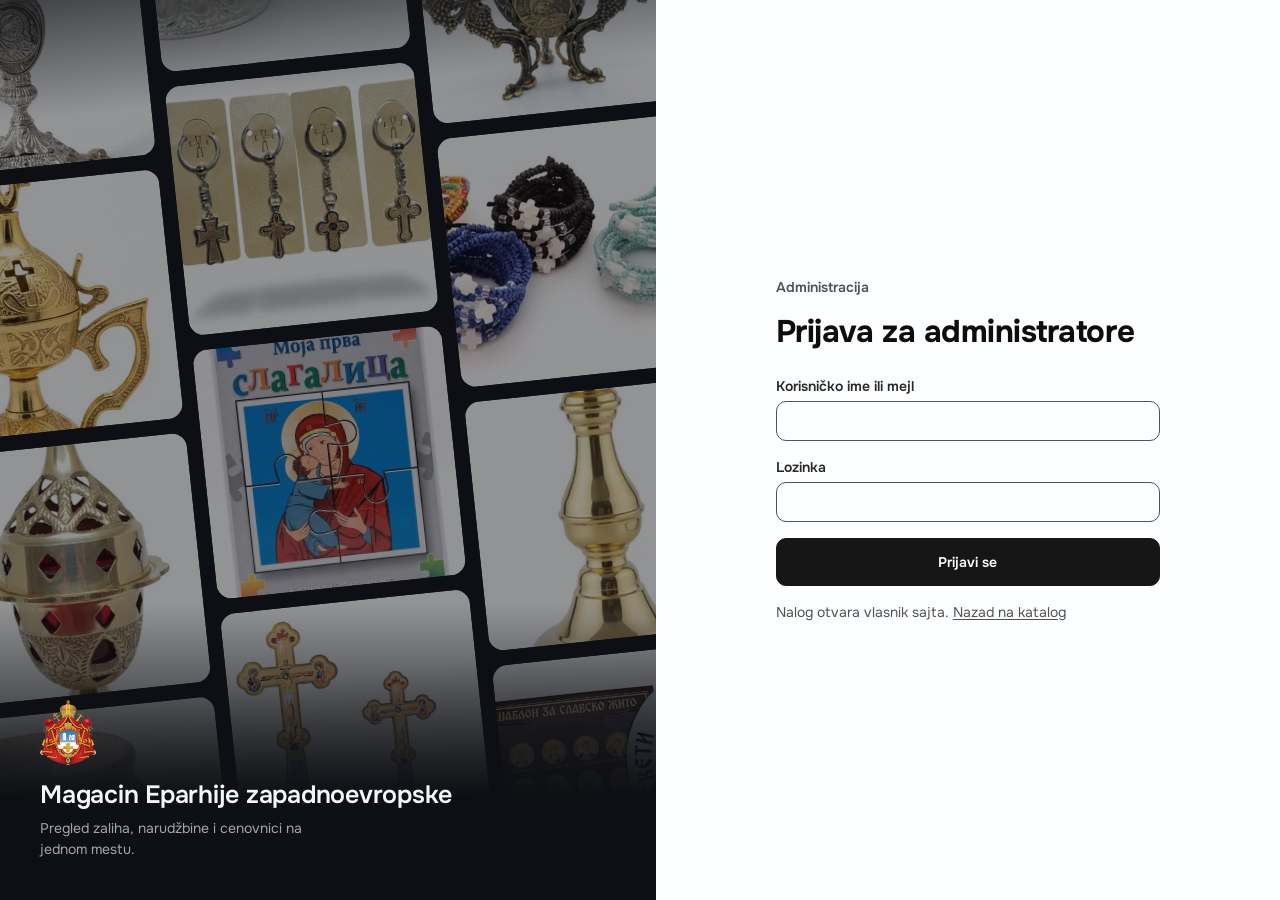
==== docs/admin/index.html @ 3ecd0874 "Admin: opseg datuma i redosled na Porudžbinama i Fakturama (fakture podrazumevano po broju) Co-Autho" ====
<!doctype html>
<html lang="sr-Latn">
<head>
  <meta charset="utf-8">
  <meta name="viewport" content="width=device-width, initial-scale=1">
  <title>Administracija · Magacin Eparhije zapadnoevropske</title>
  <meta name="description" content="Administracija magacina: artikli i stanje, kategorije, kontakti i porudžbine.">
  <meta name="robots" content="noindex, nofollow">
  <link rel="icon" href="../favicon.png" type="image/png">
  <link rel="preload" href="../assets/fonts/onest-latin-400-normal.woff2" as="font" type="font/woff2" crossorigin>
  <script>try { var th = localStorage.getItem('ek-theme'); if (th === 'dark' || th === 'light') document.documentElement.dataset.theme = th; } catch (e) {}</script>
  <link rel="stylesheet" href="../assets/css/admin.css?v=926facb26e">
</head>
<body class="adm">
  <a class="skip" href="#main">Preskoči na sadržaj</a>
  <p class="boot" data-boot>Učitavanje…</p>

  <main class="gate" id="gate" hidden>
    <aside class="art" aria-hidden="true"><div class="art__cols"><div class="art__col" aria-hidden="true"><img src="../assets/img/p/a001-1-s.webp" width="160" height="160" alt="" loading="lazy" decoding="async"><img src="../assets/img/p/h004-1-s.webp" width="160" height="160" alt="" loading="lazy" decoding="async"><img src="../assets/img/p/h017-1-s.webp" width="160" height="160" alt="" loading="lazy" decoding="async"><img src="../assets/img/p/p014-1-s.webp" width="160" height="160" alt="" loading="lazy" decoding="async"><img src="../assets/img/p/p034-1-s.webp" width="160" height="160" alt="" loading="lazy" decoding="async"><img src="../assets/img/p/p055-1-s.webp" width="160" height="160" alt="" loading="lazy" decoding="async"><img src="../assets/img/p/p079-1-s.webp" width="160" height="160" alt="" loading="lazy" decoding="async"><img src="../assets/img/p/p109-1-s.webp" width="160" height="160" alt="" loading="lazy" decoding="async"><img src="../assets/img/p/a001-1-s.webp" width="160" height="160" alt="" loading="lazy" decoding="async"><img src="../assets/img/p/h004-1-s.webp" width="160" height="160" alt="" loading="lazy" decoding="async"><img src="../assets/img/p/h017-1-s.webp" width="160" height="160" alt="" loading="lazy" decoding="async"><img src="../assets/img/p/p014-1-s.webp" width="160" height="160" alt="" loading="lazy" decoding="async"><img src="../assets/img/p/p034-1-s.webp" width="160" height="160" alt="" loading="lazy" decoding="async"><img src="../assets/img/p/p055-1-s.webp" width="160" height="160" alt="" loading="lazy" decoding="async"><img src="../assets/img/p/p079-1-s.webp" width="160" height="160" alt="" loading="lazy" decoding="async"><img src="../assets/img/p/p109-1-s.webp" width="160" height="160" alt="" loading="lazy" decoding="async"></div><div class="art__col" aria-hidden="true"><img src="../assets/img/p/a006-1-s.webp" width="160" height="160" alt="" loading="lazy" decoding="async"><img src="../assets/img/p/h009-1-s.webp" width="160" height="160" alt="" loading="lazy" decoding="async"><img src="../assets/img/p/n002-1-s.webp" width="160" height="160" alt="" loading="lazy" decoding="async"><img src="../assets/img/p/p021-1-s.webp" width="160" height="160" alt="" loading="lazy" decoding="async"><img src="../assets/img/p/p043-1-s.webp" width="160" height="160" alt="" loading="lazy" decoding="async"><img src="../assets/img/p/p064-1-s.webp" width="160" height="160" alt="" loading="lazy" decoding="async"><img src="../assets/img/p/p084-1-s.webp" width="160" height="160" alt="" loading="lazy" decoding="async"><img src="../assets/img/p/p119-1-s.webp" width="160" height="160" alt="" loading="lazy" decoding="async"><img src="../assets/img/p/a006-1-s.webp" width="160" height="160" alt="" loading="lazy" decoding="async"><img src="../assets/img/p/h009-1-s.webp" width="160" height="160" alt="" loading="lazy" decoding="async"><img src="../assets/img/p/n002-1-s.webp" width="160" height="160" alt="" loading="lazy" decoding="async"><img src="../assets/img/p/p021-1-s.webp" width="160" height="160" alt="" loading="lazy" decoding="async"><img src="../assets/img/p/p043-1-s.webp" width="160" height="160" alt="" loading="lazy" decoding="async"><img src="../assets/img/p/p064-1-s.webp" width="160" height="160" alt="" loading="lazy" decoding="async"><img src="../assets/img/p/p084-1-s.webp" width="160" height="160" alt="" loading="lazy" decoding="async"><img src="../assets/img/p/p119-1-s.webp" width="160" height="160" alt="" loading="lazy" decoding="async"></div><div class="art__col" aria-hidden="true"><img src="../assets/img/p/a011-1-s.webp" width="160" height="160" alt="" loading="lazy" decoding="async"><img src="../assets/img/p/h014-1-s.webp" width="160" height="160" alt="" loading="lazy" decoding="async"><img src="../assets/img/p/p009-1-s.webp" width="160" height="160" alt="" loading="lazy" decoding="async"><img src="../assets/img/p/p026-1-s.webp" width="160" height="160" alt="" loading="lazy" decoding="async"><img src="../assets/img/p/p049-1-s.webp" width="160" height="160" alt="" loading="lazy" decoding="async"><img src="../assets/img/p/p071-1-s.webp" width="160" height="160" alt="" loading="lazy" decoding="async"><img src="../assets/img/p/p104-1-s.webp" width="160" height="160" alt="" loading="lazy" decoding="async"><img src="../assets/img/p/p131-1-s.webp" width="160" height="160" alt="" loading="lazy" decoding="async"><img src="../assets/img/p/a011-1-s.webp" width="160" height="160" alt="" loading="lazy" decoding="async"><img src="../assets/img/p/h014-1-s.webp" width="160" height="160" alt="" loading="lazy" decoding="async"><img src="../assets/img/p/p009-1-s.webp" width="160" height="160" alt="" loading="lazy" decoding="async"><img src="../assets/img/p/p026-1-s.webp" width="160" height="160" alt="" loading="lazy" decoding="async"><img src="../assets/img/p/p049-1-s.webp" width="160" height="160" alt="" loading="lazy" decoding="async"><img src="../assets/img/p/p071-1-s.webp" width="160" height="160" alt="" loading="lazy" decoding="async"><img src="../assets/img/p/p104-1-s.webp" width="160" height="160" alt="" loading="lazy" decoding="async"><img src="../assets/img/p/p131-1-s.webp" width="160" height="160" alt="" loading="lazy" decoding="async"></div></div><div class="art__brand"><img class="art__grb" src="../assets/img/grb-240.webp" width="56" height="65" alt=""><p class="art__name">Magacin Eparhije zapadnoevropske</p><p class="art__tag">Pregled zaliha, narudžbine i cenovnici na jednom mestu.</p></div></aside>
    <div class="signin__pane">
    <form class="gate__form" data-login novalidate>
      <img class="gate__grb" src="../assets/img/grb-240.webp" width="56" height="65" alt="">
      <p class="gate__org">Administracija</p>
      <h1>Prijava za administratore</h1>
      <div class="field">
          <label for="l-email">Korisničko ime ili mejl</label>
          <input class="input" id="l-email" name="email" type="text" autocomplete="username" required aria-required="true" autocapitalize="none" autocorrect="off" spellcheck="false">
        </div>
      <div class="field">
          <label for="l-pass">Lozinka</label>
          <input class="input" id="l-pass" name="password" type="password" autocomplete="current-password" required aria-required="true">
        </div>
      <p class="gate__msg" role="alert" data-login-msg hidden></p>
      <button class="btn btn--primary btn--block" type="submit">Prijavi se</button>
      <p class="gate__note">Nalog otvara vlasnik sajta. <a href="../">Nazad na katalog</a></p>
    </form>
    </div>
  </main>

  <div class="app" id="app" hidden>
    <aside class="side">
      <a class="bar__brand" href="#pregled" aria-label="Administracija magacina, pregled">
        <img src="../assets/img/grb-112.webp" width="34" height="40" alt="">
        <span class="bar__name">Magacin <span class="bar__sub">administracija</span></span>
      </a>
      <nav class="tabs" aria-label="Odeljci">
        <p class="tabs__group">Glavno</p>
        <a href="#pregled" data-tab="pregled"><svg class="tabs__ic" width="18" height="18" viewBox="0 0 20 20" aria-hidden="true" fill="none" stroke="currentColor" stroke-width="1.6" stroke-linecap="round" stroke-linejoin="round"><rect x="3" y="3" width="6" height="6" rx="1.5"/><rect x="11" y="3" width="6" height="6" rx="1.5"/><rect x="3" y="11" width="6" height="6" rx="1.5"/><rect x="11" y="11" width="6" height="6" rx="1.5"/></svg><span>Pregled</span></a>
        <a href="#upiti" data-tab="upiti"><svg class="tabs__ic" width="18" height="18" viewBox="0 0 20 20" aria-hidden="true" fill="none" stroke="currentColor" stroke-width="1.6" stroke-linecap="round" stroke-linejoin="round"><path d="M3.5 5.5h13v8h-7l-3.5 3v-3h-2.5z"/></svg><span>Upiti</span> <span class="tabs__n" data-new-inquiries hidden></span></a>
        <a href="#porudzbine" data-tab="porudzbine"><svg class="tabs__ic" width="18" height="18" viewBox="0 0 20 20" aria-hidden="true" fill="none" stroke="currentColor" stroke-width="1.6" stroke-linecap="round" stroke-linejoin="round"><path d="M3 4h2.5l1.7 8h8l1.5-5.5H6"/><circle cx="8" cy="16" r="1"/><circle cx="14" cy="16" r="1"/></svg><span>Porudžbine</span> <span class="tabs__n" data-new-orders hidden></span></a>
        <a href="#fakture" data-tab="fakture"><svg class="tabs__ic" width="18" height="18" viewBox="0 0 20 20" aria-hidden="true" fill="none" stroke="currentColor" stroke-width="1.6" stroke-linecap="round" stroke-linejoin="round"><path d="M5 2.5h7l3 3V17l-2-1.2-2 1.2-2-1.2-2 1.2-2-1.2V2.5z"/><path d="M8 8h4M8 11h4"/></svg><span>Fakture</span></a>
        <a href="#artikli" data-tab="artikli"><svg class="tabs__ic" width="18" height="18" viewBox="0 0 20 20" aria-hidden="true" fill="none" stroke="currentColor" stroke-width="1.6" stroke-linecap="round" stroke-linejoin="round"><path d="M10 2.8 16.5 6v8L10 17.2 3.5 14V6z"/><path d="M3.8 6.1 10 9.3l6.2-3.2M10 9.3v7.8"/></svg><span>Artikli</span></a>
        <a href="#zalihe" data-tab="zalihe"><svg class="tabs__ic" width="18" height="18" viewBox="0 0 20 20" aria-hidden="true" fill="none" stroke="currentColor" stroke-width="1.6" stroke-linecap="round" stroke-linejoin="round"><path d="M3.5 8.5L10 4.5l6.5 4v7.5h-13z"/><path d="M7.5 16v-4h5v4"/></svg><span>Zalihe</span></a>
        <a href="#statistika" data-tab="statistika"><svg class="tabs__ic" width="18" height="18" viewBox="0 0 20 20" aria-hidden="true" fill="none" stroke="currentColor" stroke-width="1.6" stroke-linecap="round" stroke-linejoin="round"><path d="M4 16V9M10 16V4M16 16v-5"/></svg><span>Statistika</span></a>
        <p class="tabs__group">Podešavanja</p>
        <a href="#svestenstvo" data-tab="svestenstvo"><svg class="tabs__ic" width="18" height="18" viewBox="0 0 20 20" aria-hidden="true" fill="none" stroke="currentColor" stroke-width="1.6" stroke-linecap="round" stroke-linejoin="round"><circle cx="7.5" cy="7" r="2.8"/><path d="M2.5 16c.5-2.8 2.5-4.2 5-4.2s4.5 1.4 5 4.2"/><path d="M13 4.4a2.8 2.8 0 0 1 0 5.2M14.5 12c1.6.5 2.7 1.8 3 4"/></svg><span>Kontakti</span></a>
        <a href="#kategorije" data-tab="kategorije"><svg class="tabs__ic" width="18" height="18" viewBox="0 0 20 20" aria-hidden="true" fill="none" stroke="currentColor" stroke-width="1.6" stroke-linecap="round" stroke-linejoin="round"><path d="M3 5.5h14M3 10h14M3 14.5h9"/></svg><span>Kategorije</span></a>
      </nav>
      <button class="side__fold" type="button" data-fold aria-pressed="false" title="Skupi meni"><svg class="tabs__ic" width="18" height="18" viewBox="0 0 20 20" aria-hidden="true" fill="none" stroke="currentColor" stroke-width="1.6" stroke-linecap="round" stroke-linejoin="round"><path d="M12 5l-5 5 5 5"/><path d="M16 5l-5 5 5 5" opacity=".45"/></svg><span>Skupi meni</span></button>
    </aside>
    <div class="shell">
    <header class="bar">
      <div class="gs" role="search">
        <svg class="gs__ic" width="18" height="18" viewBox="0 0 24 24" fill="none" stroke="currentColor" stroke-width="2" stroke-linecap="round" aria-hidden="true"><circle cx="11" cy="11" r="6.5"/><path d="M16 16l5 5"/></svg>
        <input class="gs__in" type="search" data-gs placeholder="Traži artikal, porudžbinu, upit" aria-label="Pretraga: artikli, porudžbine, upiti" aria-controls="gs-res" autocomplete="off" spellcheck="false">
        <kbd class="gs__key" aria-hidden="true">/</kbd>
        <div class="gs__res" id="gs-res" data-gs-res hidden></div>
      </div>
      <div class="bar__me">
        <div class="theme" role="group" aria-label="Izgled: dan ili noć" data-theme-switch>
          <button type="button" data-theme-set="light" aria-pressed="false" title="Dan" aria-label="Dan"><svg width="16" height="16" viewBox="0 0 20 20" aria-hidden="true" fill="none" stroke="currentColor" stroke-width="1.6" stroke-linecap="round"><circle cx="10" cy="10" r="3.5"/><path d="M10 2v2M10 16v2M2 10h2M16 10h2M4.3 4.3l1.4 1.4M14.3 14.3l1.4 1.4M4.3 15.7l1.4-1.4M14.3 5.7l1.4-1.4"/></svg></button>
          <button type="button" data-theme-set="auto" aria-pressed="true" title="Prema uređaju" aria-label="Prema uređaju"><svg width="16" height="16" viewBox="0 0 20 20" aria-hidden="true" fill="none" stroke="currentColor" stroke-width="1.6" stroke-linecap="round" stroke-linejoin="round"><circle cx="10" cy="10" r="6.5"/><path d="M10 3.5v13a6.5 6.5 0 0 0 0-13z" fill="currentColor"/></svg></button>
          <button type="button" data-theme-set="dark" aria-pressed="false" title="Noć" aria-label="Noć"><svg width="16" height="16" viewBox="0 0 20 20" aria-hidden="true" fill="none" stroke="currentColor" stroke-width="1.6" stroke-linecap="round" stroke-linejoin="round"><path d="M16.5 11.5A6.5 6.5 0 0 1 8.5 3.5a6.5 6.5 0 1 0 8 8z"/></svg></button>
        </div>
        <button class="btn btn--quiet btn--s bar__pdf" type="button" data-pdf-refresh title="Osveži PDF cenovnik">Osveži PDF</button>
        <button class="btn btn--quiet btn--s profile__btn" type="button" aria-haspopup="true" aria-expanded="false" aria-controls="profile-menu" data-profile>
          <svg width="18" height="18" viewBox="0 0 20 20" aria-hidden="true"><circle cx="10" cy="7" r="3.25" fill="none" stroke="currentColor" stroke-width="1.6"/><path d="M3.5 17c.8-3 3.2-4.5 6.5-4.5s5.7 1.5 6.5 4.5" fill="none" stroke="currentColor" stroke-width="1.6" stroke-linecap="round"/></svg>
          Profil
        </button>
        <div class="profile" id="profile-menu" data-profile-menu hidden>
          <p class="profile__who"><span class="profile__label">Prijavljeni ste kao</span><span class="profile__email" data-me></span></p>
          <a class="profile__item" href="../" target="_blank" rel="noopener">Otvori sajt</a>
          <button class="profile__item" type="button" data-password>Promena lozinke</button>
          <button class="profile__item profile__item--out" type="button" data-signout>Odjava</button>
        </div>
      </div>
    </header>

    <main id="main" class="screens" tabindex="-1">
      <section class="screen" data-screen="pregled" aria-labelledby="h-pregled">
        <div class="screen__head">
          <div><h1 id="h-pregled">Pregled</h1><p class="screen__sub" data-today></p></div>
        </div>
        <section class="panel pdfcard" aria-labelledby="h-pdf">
          <div class="panel__head"><h2 id="h-pdf">PDF cenovnik za članove</h2><p class="panel__sub">Svi artikli sa slikama i cenama, na srpskom, francuskom i engleskom, u jednom fajlu. Članovi ga preuzimaju sa sajta, posetioci bez prijave ga ne vide.</p></div>
          <p class="pdfcard__state" data-pdf-state aria-live="polite">Proveravam…</p>
          <div class="pdfcard__actions">
            <button class="btn btn--primary" type="button" data-pdf-refresh>Osveži PDF</button>
            <button class="btn" type="button" data-pdf-get hidden>Pregledaj PDF</button>
          </div>
          <p class="pdfcard__help">PDF se osvežava sam jednom dnevno, čim otvorite administraciju, i pravi se u dve verzije: sa cenama i bez cena. Dugme ga osvežava odmah, na primer posle unosa novih artikala. Dok traje, ostavite stranicu otvorenom.</p>
        </section>
        <div class="region ov" data-region="overview"></div>
      </section>

      <section class="screen" data-screen="upiti" aria-labelledby="h-upiti" hidden>
        <div class="screen__head">
          <div><h1 id="h-upiti">Upiti za cene</h1><p class="screen__sub">Posetioci bez naloga šalju listu; vi im šaljete ponudu sa cenama.</p></div>
        </div>
        <div class="toolbar">
          <div class="field"><span class="field__label" id="s-l">Status</span><div class="seg" role="group" aria-labelledby="s-l" data-s>
          <button type="button" data-v="new" aria-pressed="false">Novi <span class="seg__n" data-n="new"></span></button>
          <button type="button" data-v="sent" aria-pressed="false">Ponuda poslata <span class="seg__n" data-n="sent"></span></button>
          <button type="button" data-v="ordered" aria-pressed="false">Poručeno <span class="seg__n" data-n="ordered"></span></button>
          <button type="button" data-v="closed" aria-pressed="false">Zatvoreni <span class="seg__n" data-n="closed"></span></button>
          <button type="button" data-v="all" aria-pressed="false">Svi <span class="seg__n" data-n="all"></span></button>
        </div></div>
        </div>
        <div class="region" data-region="inquiries"></div>
      </section>

      <section class="screen" data-screen="artikli" aria-labelledby="h-artikli" hidden>
        <div class="screen__head">
          <h1 id="h-artikli">Artikli i stanje</h1>
          <div class="screen__actions"><button class="btn" type="button" data-pdf-refresh>Osveži PDF cenovnik</button><button class="btn" type="button" data-csv="products">Izvezi u Excel (CSV)</button><button class="btn btn--primary" type="button" data-new="product">Novi artikal</button></div>
        </div>
        <div class="toolbar" role="search">
          <div class="field field--grow"><label for="q-artikli">Pretraga</label><input class="input" id="q-artikli" type="search" name="q" autocomplete="off" spellcheck="false" placeholder="P011, кадионица" data-q></div>
          <div class="field"><label for="k-artikli">Kategorija</label><span class="select"><select class="input" id="k-artikli" name="k" data-k><option value="">Sve kategorije</option></select></span></div>
          <div class="field"><span class="field__label" id="f-l">Prikaz</span><div class="seg" role="group" aria-labelledby="f-l" data-f>
          <button type="button" data-v="" aria-pressed="false">Svi <span class="seg__n" data-n=""></span></button>
          <button type="button" data-v="out" aria-pressed="false">Nema na stanju <span class="seg__n" data-n="out"></span></button>
          <button type="button" data-v="low" aria-pressed="false">Za naručivanje <span class="seg__n" data-n="low"></span></button>
          <button type="button" data-v="draft" aria-pressed="false">Nacrti <span class="seg__n" data-n="draft"></span></button>
          <button type="button" data-v="hidden" aria-pressed="false">Sakriveni <span class="seg__n" data-n="hidden"></span></button>
        </div></div>
        </div>
        <div class="region" data-region="products"></div>
      </section>

      <section class="screen" data-screen="zalihe" aria-labelledby="h-zalihe" hidden>
        <div class="screen__head">
          <h1 id="h-zalihe">Zalihe</h1>
          <div class="screen__actions"><button class="btn" type="button" data-move="receipt">Prijem robe</button><button class="btn" type="button" data-move="issue">Izdavanje robe</button><button class="btn btn--primary" type="button" data-move="correction">Ručna korekcija</button></div>
        </div>
        <div class="toolbar" role="search">
          <div class="field field--grow"><label for="q-zalihe">Pretraga</label><input class="input" id="q-zalihe" type="search" name="q" autocomplete="off" spellcheck="false" placeholder="P011, kadionica" data-q></div>
          <div class="field"><span class="field__label" id="z-l">Prikaz</span><div class="seg" role="group" aria-labelledby="z-l" data-z>
          <button type="button" data-v="" aria-pressed="false">Trenutno stanje</button>
          <button type="button" data-v="istorija" aria-pressed="false">Istorija promena</button>
        </div></div>
        </div>
        <div class="region" data-region="zalihe"></div>
      </section>

      <section class="screen" data-screen="kategorije" aria-labelledby="h-kategorije" hidden>
        <div class="screen__head">
          <h1 id="h-kategorije">Kategorije</h1>
          <button class="btn btn--primary" type="button" data-new="cat">Nova kategorija</button>
        </div>
        <div class="region" data-region="cats"></div>
      </section>

      <section class="screen" data-screen="svestenstvo" aria-labelledby="h-svestenstvo" hidden>
        <div class="screen__head">
          <div><h1 id="h-svestenstvo">Kontakti</h1><p class="screen__sub" data-priest-count></p></div>
          <button class="btn btn--primary" type="button" data-new="priest">Dodaj kontakt</button>
        </div>
        <div class="toolbar" role="search">
          <div class="field field--grow"><label for="q-svestenstvo">Pretraga</label><input class="input" id="q-svestenstvo" type="search" name="q" autocomplete="off" spellcheck="false" placeholder="ime, parohija ili mejl" data-q></div>
        </div>
        <div class="region" data-region="priests"></div>
      </section>

      <section class="screen" data-screen="porudzbine" aria-labelledby="h-porudzbine" hidden>
        <div class="screen__head">
          <h1 id="h-porudzbine">Porudžbine</h1>
          <button class="btn" type="button" data-csv="orders">Izvezi u Excel (CSV)</button>
        </div>
        <div class="toolbar">
          <div class="field"><span class="field__label" id="s-l">Status</span><div class="seg" role="group" aria-labelledby="s-l" data-s>
          <button type="button" data-v="new" aria-pressed="false">Nove <span class="seg__n" data-n="new"></span></button>
          <button type="button" data-v="processing" aria-pressed="false">U obradi <span class="seg__n" data-n="processing"></span></button>
          <button type="button" data-v="ready" aria-pressed="false">Spremne <span class="seg__n" data-n="ready"></span></button>
          <button type="button" data-v="done" aria-pressed="false">Izvršene <span class="seg__n" data-n="done"></span></button>
          <button type="button" data-v="cancelled" aria-pressed="false">Otkazane <span class="seg__n" data-n="cancelled"></span></button>
          <button type="button" data-v="all" aria-pressed="false">Sve <span class="seg__n" data-n="all"></span></button>
        </div></div>
          <div class="field"><label for="od-porudzbine">Od datuma</label><input class="input" id="od-porudzbine" name="od" type="date" data-prm></div>
          <div class="field"><label for="do-porudzbine">Do datuma</label><input class="input" id="do-porudzbine" name="do" type="date" data-prm></div>
          <div class="field"><label for="o-porudzbine">Redosled</label><span class="select"><select class="input" id="o-porudzbine" name="o" data-prm><option value="">Najnovije prvo</option><option value="old">Najstarije prvo</option><option value="az">Po imenu A–Š</option><option value="za">Po imenu Š–A</option><option value="sum">Po iznosu, najveći prvi</option></select></span></div>
        </div>
        <div class="region" data-region="orders"></div>
      </section>

      <section class="screen" data-screen="fakture" aria-labelledby="h-fakture" hidden>
        <div class="screen__head">
          <div><h1 id="h-fakture">Fakture</h1><p class="screen__sub" data-invoice-count></p></div>
        </div>
        <div class="toolbar" role="search">
          <div class="field field--grow"><label for="q-fakture">Pretraga</label><input class="input" id="q-fakture" type="search" name="q" autocomplete="off" spellcheck="false" placeholder="broj fakture, parohija ili mejl" data-q></div>
          <div class="field"><span class="field__label" id="y-l">Godina</span><div class="seg" role="group" aria-labelledby="y-l" data-y></div></div>
          <div class="field"><span class="field__label" id="f-l">Status</span><div class="seg" role="group" aria-labelledby="f-l" data-f>
          <button type="button" data-v="" aria-pressed="false">Sve</button>
          <button type="button" data-v="paid" aria-pressed="false">Plaćene</button>
          <button type="button" data-v="unpaid" aria-pressed="false">Neplaćene</button>
          <button type="button" data-v="cancelled" aria-pressed="false">Otkazane</button>
        </div></div>
          <div class="field"><label for="od-fakture">Od datuma</label><input class="input" id="od-fakture" name="od" type="date" data-prm></div>
          <div class="field"><label for="do-fakture">Do datuma</label><input class="input" id="do-fakture" name="do" type="date" data-prm></div>
          <div class="field"><label for="o-fakture">Redosled</label><span class="select"><select class="input" id="o-fakture" name="o" data-prm><option value="">Po broju, najnovija prva</option><option value="no">Po broju, od prve</option><option value="old">Po datumu, najstarija prva</option><option value="new">Po datumu, najnovija prva</option><option value="az">Po imenu A–Š</option><option value="za">Po imenu Š–A</option><option value="sum">Po iznosu, najveći prvi</option></select></span></div>
        </div>
        <div class="region" data-region="invoices"></div>
      </section>

      <section class="screen" data-screen="statistika" aria-labelledby="h-statistika" hidden>
        <div class="screen__head">
          <h1 id="h-statistika">Statistika</h1>
          <button class="btn" type="button" data-csv="stats">Izvezi prodaju (CSV)</button>
        </div>
        <div class="toolbar">
          <div class="field"><span class="field__label" id="p-l">Period</span><div class="seg" role="group" aria-labelledby="p-l" data-p>
          <button type="button" data-v="30" aria-pressed="false">Poslednjih 30 dana</button>
          <button type="button" data-v="90" aria-pressed="false">90 dana</button>
          <button type="button" data-v="365" aria-pressed="false">12 meseci</button>
          <button type="button" data-v="sve" aria-pressed="false">Od početka</button>
        </div></div>
        </div>
        <div class="region stats" data-region="stats"></div>
      </section>
    </main>
    </div>
  </div>

  <div class="undo" data-undo role="status" hidden>
    <span data-undo-text></span>
    <button class="btn btn--s btn--on-ink" type="button" data-undo-btn hidden>Poništi</button>
    <button class="icon-btn icon-btn--on-ink" type="button" data-undo-close aria-label="Zatvori obaveštenje"><svg width="20" height="20" viewBox="0 0 20 20" aria-hidden="true"><path d="M5 5l10 10M15 5L5 15" stroke="currentColor" stroke-width="1.75" stroke-linecap="round"/></svg></button>
  </div>
  <dialog class="sheet" data-sheet aria-labelledby="sheet-title"></dialog>
  <noscript><p class="boot">Administracija radi samo sa uključenim JavaScriptom.</p></noscript>

  <script type="application/json" id="admin-config">{"url":"https://ivzzhtaksdwbhhioilsn.supabase.co","key":"sb_publishable_rxpulg5CJqz_TpV1brvBCQ_C2ioyLyW","userDomain":"magacin.example.com"}</script>
  <script type="module" src="../assets/js/admin.js?v=64c2840099"></script>
</body>
</html>
---- docs/assets/css/admin.css ----
/* Hallmark · shape: app screen · genre: editorial · theme: Ink (the catalogue's own)
 * nav: top bar with four tabs · signature: the stock ledger, every article with its code and an editable stock figure · states: loading, empty, error, full
 * axes: light/grotesk-sans/chromatic-gold · contrast: pass · v2.0.0 */
/* Hallmark · waive 22 · ink and greys at zero chroma, as the Ink theme sets them · the admin keeps the catalogue's plain black so each article's fotografija carries the colour */
/* Hallmark · note · the admin speaks Serbian in Latin script; article names stay as the catalogue writes them, Serbian ones in Cyrillic */
@import url("./tokens.css?v=a87d2134b8");
@import url("./base.css?v=3c92bcd680");
@import url("./fonts.css?v=272f648b17");
@import url("./login.css?v=90fa9f4a03");

/* ---------- the app's own scale: fixed, ratio 1.2 ---------- */
:root {
  --t-xs: 0.8125rem; --t-sm: 0.875rem; --t-md: 1rem; --t-lg: 1.2rem; --t-xl: 1.44rem; --t-2xl: 2.074rem; --t-3xl: 2.488rem;
  --control: 40px; --control-s: 32px; --radius: 8px;
  --color-error-soft: oklch(95.5% 0.025 27); --color-error-ink: oklch(42% 0.16 27);
  --color-success-soft: oklch(95% 0.03 150); --color-success-ink: oklch(36% 0.09 150);
  --bar-h: 64px;
  --photo-bg: oklch(99% 0.003 100);
  --color-chart-soft: oklch(78% 0.1 275);
  --adm-bg: oklch(97.2% 0.004 265);
  --adm-shadow: 0 1px 2px oklch(20% 0.02 265 / 0.05), 0 4px 16px oklch(20% 0.02 265 / 0.04);
  --color-accent: oklch(20% 0 0); --color-accent-ink: oklch(99% 0 0); --color-accent-soft: oklch(94.6% 0.003 265); --color-accent-soft-ink: oklch(24% 0 0);
  /* the institution's red, #A62125: only the current menu item, counters that need attention, warnings and destructive actions */
  --color-brand: oklch(46% 0.17 25); --color-brand-soft: oklch(95.5% 0.025 25); --color-brand-ink: oklch(40% 0.15 25);
  --color-paper: oklch(99.6% 0.002 265); --color-paper-2: oklch(97.6% 0.003 265); --color-paper-3: oklch(94.6% 0.005 265); --color-rule: oklch(91.5% 0.005 265);
  --color-on-ink-hover: oklch(100% 0 0 / 0.12);
  --color-warn-soft: oklch(94% 0.045 50); --color-warn-ink: oklch(43% 0.12 42);
  --color-chart: var(--color-ink-2); --color-chart-hover: var(--color-muted);
}
body.adm { font-size: var(--t-md); line-height: 1.5; background: var(--adm-bg); }
.adm h1, .adm h2 { max-width: none; letter-spacing: -0.015em; line-height: 1.2; font-weight: 700; }
.adm h1 { font-size: var(--t-xl); }
.adm h2 { font-size: var(--t-lg); }
.adm code { font-family: var(--font-outlier); font-size: 0.875em; }
.skip { position: absolute; left: var(--space-md); top: calc(-1 * var(--space-3xl)); z-index: var(--z-toast); padding: var(--space-xs) var(--space-md); border-radius: var(--radius); background: var(--color-ink); color: var(--color-paper); font-weight: 600; }
.skip:focus-visible { top: var(--space-md); }
.boot { padding: var(--space-2xl) var(--gutter); color: var(--color-muted); }

/* ---------- controls ---------- */
.btn { position: relative; display: inline-flex; align-items: center; justify-content: center; gap: var(--space-xs); min-height: var(--control); padding: 0 var(--space-md); border: var(--rule-hair) solid var(--color-muted); border-radius: var(--radius); background: var(--color-paper); color: var(--color-ink); font: 600 var(--t-sm)/1 var(--font-body); white-space: nowrap; text-decoration: none; cursor: pointer; transition: background-color var(--dur-micro) var(--ease-out), border-color var(--dur-micro) var(--ease-out); }
.btn::before { content: ""; position: absolute; inset: -2px; }
.btn--s { min-height: var(--control-s); padding: 0 var(--space-sm); }
.btn--s::before { inset: -6px -2px; }
.btn--primary { border-color: var(--color-ink); background: var(--color-ink); color: var(--color-paper); }
.btn--quiet { border-color: transparent; background: transparent; }
.btn--danger { border-color: var(--color-rule); color: var(--color-error); }
.btn--block { width: 100%; }
@media (hover: hover) {
  .btn:hover { background: var(--color-paper-2); }
  .btn--primary:hover { background: var(--color-ink-2); }
  .btn--danger:hover { background: var(--color-error-soft); }
}
.btn:active { transform: translateY(1px); }
.btn:disabled, .btn[aria-disabled="true"] { opacity: 0.55; cursor: not-allowed; transform: none; }
.icon-btn { position: relative; display: inline-grid; place-items: center; width: var(--control); height: var(--control); border: 0; border-radius: var(--radius); background: transparent; color: var(--color-ink); cursor: pointer; }
.icon-btn::before { content: ""; position: absolute; inset: -2px; }
@media (hover: hover) { .icon-btn:hover { background: var(--color-paper-3); } }
.link { padding: 0; border: 0; background: none; color: inherit; font: inherit; font-weight: 600; text-decoration: underline; text-decoration-thickness: 1px; text-underline-offset: 0.16em; cursor: pointer; }

.field { display: grid; gap: var(--space-2xs); align-content: start; min-width: 0; }
.field > label, .field__label { font-size: var(--t-sm); font-weight: 600; color: var(--color-ink-2); }
.field__help { min-height: 1lh; font-size: var(--t-xs); color: var(--color-muted); }
.field__help.is-error { color: var(--color-error); }
.req { font-weight: 400; color: var(--color-muted); }
.input { width: 100%; min-height: var(--control); padding: 0 var(--space-sm); border: var(--rule-hair) solid var(--color-muted); border-radius: var(--radius); background: var(--color-paper); color: var(--color-ink); font-size: var(--t-md); outline: 2px solid transparent; outline-offset: -3px; transition: background-color var(--dur-micro) var(--ease-out); }
.input::placeholder { color: var(--color-muted); }
@media (hover: hover) { .input:hover:not(:disabled):not([readonly]) { background: var(--color-paper-2); } }
.input:focus-visible { outline-color: var(--color-focus); border-color: var(--color-ink-2); }
.input[aria-invalid="true"] { border-color: var(--color-error); }
.input[readonly] { background: var(--color-paper-2); color: var(--color-ink-2); }
.input:disabled { opacity: 0.55; cursor: not-allowed; }
.select { position: relative; display: block; }
.select select { appearance: none; padding-right: var(--space-xl); cursor: pointer; }
.select::after { content: ""; position: absolute; right: var(--space-sm); top: 50%; width: 8px; height: 8px; border: solid var(--color-ink-2); border-width: 0 1.5px 1.5px 0; transform: translateY(-70%) rotate(45deg); pointer-events: none; }
.check { position: relative; display: inline-flex; align-items: center; gap: var(--space-xs); min-height: var(--control); cursor: pointer; }
.check::before { content: ""; position: absolute; inset: -2px -10px; }
.check input { width: 20px; height: 20px; margin: 0; accent-color: var(--color-accent); cursor: pointer; }
.check input:disabled { opacity: 0.55; cursor: not-allowed; }
.check--label { font-weight: 600; }
.field--check .field__help { padding-left: calc(20px + var(--space-xs)); }

.seg { display: inline-flex; flex-wrap: wrap; gap: var(--space-2xs); }
.seg button { position: relative; display: inline-flex; align-items: center; gap: var(--space-xs); min-height: var(--control); padding: 0 var(--space-sm); border: var(--rule-hair) solid var(--color-rule); border-radius: var(--radius); background: var(--color-paper); color: var(--color-ink-2); font: 500 var(--t-sm)/1 var(--font-body); cursor: pointer; }
.seg button::before { content: ""; position: absolute; inset: -2px; }
@media (hover: hover) { .seg button:hover { background: var(--color-paper-2); } }
.seg button[aria-pressed="true"] { border-color: var(--color-accent); background: var(--color-accent-soft); color: var(--color-accent-soft-ink); }
.seg__n { font-variant-numeric: tabular-nums; color: inherit; opacity: 0.8; }
.seg__n:empty { display: none; }

.tag { display: inline-flex; align-items: center; min-height: 22px; padding: 0 var(--space-xs); border-radius: var(--radius-pill); font-size: var(--t-xs); font-weight: 600; line-height: 1; white-space: nowrap; }
.tag--out { background: var(--color-error-soft); color: var(--color-error-ink); }
.tag--new { background: var(--color-accent-soft); color: var(--color-accent-soft-ink); }
.tag--done { background: var(--color-success-soft); color: var(--color-success-ink); }
.tag--cancelled { background: var(--color-paper-3); color: var(--color-ink-2); }
.tag--processing { background: var(--color-warn-soft); color: var(--color-warn-ink); }
.tag--ready { background: var(--color-success-soft); color: var(--color-success-ink); }
.tag--low { background: var(--color-warn-soft); color: var(--color-warn-ink); }

/* ---------- sign in ---------- */
.gate { display: grid; grid-template-columns: minmax(0, 1.05fr) minmax(0, 1fr); min-height: 100dvh; background: var(--color-paper); }
.gate[hidden] { display: none; }
.gate .signin__pane { padding-inline: clamp(var(--space-md), 6vw, var(--space-3xl)); }
.gate__form { display: grid; gap: var(--space-md); width: min(24rem, 100%); margin-inline: auto; }
.gate__grb { display: none; width: 56px; height: auto; }
.gate__org { font-size: var(--t-sm); font-weight: 600; color: var(--color-muted); }
.gate h1 { margin-bottom: var(--space-xs); font-size: var(--text-2xl, 1.75rem); letter-spacing: -.015em; }
.gate .field { gap: var(--space-2xs); }
.gate__form > * { animation: signin-in .6s cubic-bezier(.2, .7, .2, 1) both; }
.gate__form > :nth-child(3) { animation-delay: .06s; } .gate__form > :nth-child(4) { animation-delay: .12s; } .gate__form > :nth-child(5) { animation-delay: .18s; } .gate__form > :nth-child(n+6) { animation-delay: .24s; }
.gate__msg { padding: var(--space-sm); border-radius: var(--radius); background: var(--color-error-soft); color: var(--color-error-ink); font-size: var(--t-sm); }
.gate .btn--primary { min-height: 48px; }
.gate__note { font-size: var(--t-sm); color: var(--color-muted); }
@media (max-width: 52rem) { .gate { grid-template-columns: 1fr; } .gate .art { display: none; } .gate__grb { display: block; } .gate .signin__pane { padding-block: var(--space-xl); } }
@media (prefers-reduced-motion: reduce) { .gate__form > * { animation: none; } }

/* ---------- the shell: a side menu and a thin top bar ---------- */
.app { display: grid; grid-template-columns: 16.5rem minmax(0, 1fr); min-height: 100dvh; background: var(--adm-bg); }
.app[hidden] { display: none; }
.side { position: sticky; top: 0; align-self: start; display: flex; flex-direction: column; gap: var(--space-lg); height: 100dvh; padding: var(--space-lg) var(--space-md); overflow-y: auto; border-right: var(--rule-hair) solid var(--color-rule); background: var(--color-paper); }
.bar__brand { display: inline-flex; align-items: center; gap: var(--space-sm); min-height: 44px; padding: 0 var(--space-xs); color: var(--color-ink); text-decoration: none; }
.bar__brand img { width: 30px; height: 36px; }
.bar__name { display: grid; line-height: 1.15; font-weight: 700; }
.bar__sub { font-size: var(--t-xs); font-weight: 400; color: var(--color-muted); }
.tabs { display: grid; gap: var(--space-3xs); align-content: start; }
.tabs__group { margin: var(--space-md) 0 var(--space-2xs); padding: 0 var(--space-sm); font-size: var(--t-xs); font-weight: 600; color: var(--color-muted); }
.tabs__group:first-child { margin-top: 0; }
.tabs a { display: flex; align-items: center; gap: var(--space-sm); min-height: 44px; padding: 0 var(--space-sm); border-radius: 10px; color: var(--color-ink-2); font-weight: 500; text-decoration: none; white-space: nowrap; transition: background-color var(--dur-micro) var(--ease-out); }
.tabs a span:not(.tabs__n) { flex: 1; }
.tabs__ic { flex: none; color: var(--color-muted); }
@media (hover: hover) { .tabs a:hover { background: var(--color-paper-2); color: var(--color-ink); } }
.tabs a { position: relative; }
.tabs a[aria-current="page"] { background: var(--color-paper-3); color: var(--color-ink); font-weight: 600; }
.tabs a[aria-current="page"]::before { content: ""; position: absolute; left: calc(var(--space-2xs) * -1); top: 50%; width: 3px; height: 18px; margin-top: -9px; border-radius: 0 3px 3px 0; background: var(--color-brand); }
.tabs a[aria-current="page"] .tabs__ic { color: var(--color-brand); }
.tabs__n { display: inline-grid; place-items: center; min-width: 22px; height: 22px; padding: 0 var(--space-2xs); border-radius: var(--radius-pill); background: var(--color-brand); color: var(--color-paper); font-size: var(--t-xs); font-weight: 700; font-variant-numeric: tabular-nums; }
.shell { min-width: 0; }
.bar { display: flex; align-items: center; justify-content: flex-end; gap: var(--space-xs); min-height: var(--bar-h); padding: 0 var(--space-xl); background: var(--adm-bg); }
.bar__me { position: relative; display: flex; align-items: center; }
.profile__btn { gap: var(--space-xs); }
.profile { position: absolute; top: calc(100% + var(--space-2xs)); right: 0; z-index: var(--z-dropdown); display: grid; gap: var(--space-3xs); min-width: 15rem; max-width: calc(100vw - 2 * var(--space-md)); padding: var(--space-xs); border: var(--rule-hair) solid var(--color-rule); border-radius: var(--radius); background: var(--color-paper); box-shadow: var(--shadow-card); }
.profile[hidden] { display: none; }
.profile__who { display: grid; gap: var(--space-3xs); padding: var(--space-xs) var(--space-sm) var(--space-sm); border-bottom: var(--rule-hair) solid var(--color-rule); }
.profile__label { color: var(--color-muted); font-size: var(--t-xs); }
.profile__email { overflow: hidden; font-weight: 600; text-overflow: ellipsis; white-space: nowrap; }
.profile__item { display: flex; align-items: center; min-height: 44px; padding: 0 var(--space-sm); border: 0; border-radius: var(--radius); background: transparent; color: var(--color-ink); font: inherit; text-align: left; text-decoration: none; cursor: pointer; }
.profile__item:hover { background: var(--color-paper-3); }
.profile__item:focus-visible { outline: 2px solid var(--color-focus); outline-offset: -2px; }
.profile__item--out { color: var(--color-error); }

/* ---------- screens ---------- */
.screens { padding: var(--space-sm) var(--space-xl) var(--space-3xl); outline: none; }
.screen__head { display: flex; flex-wrap: wrap; align-items: center; justify-content: space-between; gap: var(--space-md); margin-bottom: var(--space-lg); }
.screen__sub { margin-top: var(--space-2xs); color: var(--color-muted); font-size: var(--t-sm); }
.screen__actions { display: flex; flex-wrap: wrap; gap: var(--space-xs); }
.screen__sub:empty { display: none; }
.toolbar { display: flex; flex-wrap: wrap; align-items: end; gap: var(--space-md); margin-bottom: var(--space-lg); padding-bottom: var(--space-lg); border-bottom: var(--rule-hair) solid var(--color-rule); }
.toolbar .field--grow { flex: 1 1 18rem; max-width: 28rem; }
.toolbar .field:not(.field--grow) { flex: 0 0 auto; }
.toolbar .select { min-width: 14rem; }
.region__count { display: flex; flex-wrap: wrap; justify-content: space-between; gap: var(--space-2xs) var(--space-lg); margin-bottom: var(--space-sm); font-size: var(--t-sm); font-weight: 600; color: var(--color-ink-2); }
.region__hint { font-weight: 400; color: var(--color-muted); }

/* the four states */
.skel { display: grid; gap: var(--space-xs); }
.skel__row { display: block; height: 52px; border-radius: var(--radius); background: var(--color-paper-2); animation: pulse 1.4s var(--ease-in-out) infinite alternate; }
@keyframes pulse { to { background: var(--color-paper-3); } }
.state { display: grid; justify-items: start; gap: var(--space-xs); max-width: 36rem; padding: var(--space-xl) 0; }
.state__title { font-size: var(--t-lg); font-weight: 700; }
.state p:not(.state__title) { color: var(--color-ink-2); }
.state .btn { margin-top: var(--space-sm); }
.state--error .state__title { color: var(--color-error); }

/* ---------- tables: the ledger ---------- */
.tbl { width: 100%; border-collapse: collapse; font-size: 0.9375rem; }
.tbl th, .tbl td { padding: var(--space-xs) var(--space-sm); border-bottom: var(--rule-hair) solid var(--color-rule); text-align: left; vertical-align: middle; }
.tbl thead th { padding-top: 0; padding-bottom: var(--space-xs); border-bottom-color: var(--color-ink); font-size: var(--t-sm); font-weight: 600; color: var(--color-ink-2); white-space: nowrap; }
.tbl tbody th { font-weight: 600; }
.tbl .num { text-align: right; font-variant-numeric: tabular-nums; }
.tbl td:first-child, .tbl th:first-child { padding-left: 0; }
.tbl td:last-child, .tbl th:last-child { padding-right: 0; }
.tbl .sub { display: block; font-size: var(--t-sm); font-weight: 400; color: var(--color-muted); }
.tbl .c-code { font-variant-numeric: tabular-nums; white-space: nowrap; }
.tbl .c-act { width: 1%; text-align: right; }
.tbl .c-on { width: 1%; }
.tbl tr.is-hidden > :not(.c-act):not(.c-on) { opacity: 0.6; }
.tbl tr.is-saving .input--stock { background: var(--color-paper-2); }
@media (hover: hover) { .tbl tbody tr:hover { background: var(--color-paper-2); } .tbl tr.is-link { cursor: pointer; } }
.tbl a { text-decoration-color: var(--color-rule); }
.c-photo { width: 60px; }
.c-photo img, .nophoto { display: block; width: 48px; height: 48px; object-fit: contain; border-radius: 6px; background: var(--color-paper); mix-blend-mode: multiply; }
.nophoto { background: repeating-linear-gradient(135deg, var(--color-paper-2) 0 6px, var(--color-paper-3) 6px 12px); }
.c-name { min-width: 12rem; }
.c-cat { color: var(--color-ink-2); }
.c-price { white-space: nowrap; }
.stock { display: inline-grid; grid-template-columns: 5.5rem 3.25rem; align-items: center; gap: var(--space-xs); }
.stock .tag { justify-self: start; }
.input--stock { width: 5.5rem; min-height: var(--control-s); text-align: right; font-variant-numeric: tabular-nums; }
.input--stock::placeholder { color: var(--color-muted); }
.input--stock[aria-busy="true"] { cursor: progress; }
.tbl--lines { margin-top: var(--space-lg); }
.tbl--lines tfoot th { text-align: right; font-weight: 600; border-bottom: 0; }
.tbl--lines tfoot td { border-bottom: 0; }
.tbl--lines .total { font-size: var(--t-lg); font-weight: 700; }
.c-mail { word-break: break-all; }

/* ---------- the side sheet ---------- */
.sheet { position: fixed; inset: 0 0 0 auto; width: min(40rem, 100%); height: 100dvh; max-width: 100%; max-height: 100dvh; margin: 0; padding: 0; border: 0; border-left: var(--rule-hair) solid var(--color-rule); background: var(--color-paper); color: var(--color-ink); }
.sheet::backdrop { background: var(--color-scrim); }
.sheet__inner { display: grid; grid-template-rows: auto 1fr auto; height: 100%; }
.sheet__head { display: flex; align-items: start; justify-content: space-between; gap: var(--space-md); padding: var(--space-lg) var(--space-lg) var(--space-md); border-bottom: var(--rule-hair) solid var(--color-rule); }
.sheet__sub { display: flex; flex-wrap: wrap; align-items: center; gap: var(--space-xs); margin-top: var(--space-2xs); font-size: var(--t-sm); color: var(--color-muted); }
.sheet__body { display: grid; align-content: start; gap: var(--space-md); padding: var(--space-lg); overflow-y: auto; overscroll-behavior: contain; }
.sheet__foot { display: grid; gap: var(--space-sm); padding: var(--space-md) var(--space-lg); border-top: var(--rule-hair) solid var(--color-rule); background: var(--color-paper-2); }
.sheet__actions { display: flex; flex-wrap: wrap; align-items: center; gap: var(--space-xs); }
.sheet__actions .spacer { flex: 1; }
.sheet__msg { padding: var(--space-xs) var(--space-sm); border-radius: var(--radius); background: var(--color-error-soft); color: var(--color-error-ink); font-size: var(--t-sm); }
.sheet__why { flex-basis: 100%; text-align: right; font-size: var(--t-xs); color: var(--color-muted); }
.row2 { display: grid; grid-template-columns: 1fr 1fr; gap: var(--space-md); }
.group { display: grid; gap: var(--space-sm); margin: 0; padding: var(--space-md) 0 0; border: 0; border-top: var(--rule-hair) solid var(--color-rule); }
.group legend { padding: 0; font-weight: 700; }
.group .req--quiet { font-size: var(--t-sm); }
.group .field { grid-template-columns: 6.5rem 1fr; column-gap: var(--space-sm); align-items: center; }
.group .field > label { font-weight: 500; }
.group .field__help { grid-column: 2; }
.group .field__help:empty { display: none; }

.photos { display: grid; grid-template-columns: repeat(auto-fill, minmax(9rem, 1fr)); gap: var(--space-sm); margin: 0; padding: 0; list-style: none; }
.photo { position: relative; display: grid; gap: var(--space-xs); }
.photo img { width: 100%; aspect-ratio: 1; object-fit: contain; border: var(--rule-hair) solid var(--color-rule); border-radius: var(--radius); background: var(--color-paper); }
.photo__first { position: absolute; left: var(--space-xs); top: var(--space-xs); padding: var(--space-3xs) var(--space-xs); border-radius: var(--radius-pill); background: var(--color-ink); color: var(--color-paper); font-size: var(--t-xs); font-weight: 600; }
.photo__act { display: flex; gap: var(--space-2xs); }
.photo__act .btn { flex: 1; padding: 0 var(--space-xs); }
.photo__act .btn:last-child { flex: 2; }
.photos__none { color: var(--color-muted); font-size: var(--t-sm); }
.photos__add { display: grid; justify-items: start; gap: var(--space-xs); }
.group .photos__add .field__help { grid-column: auto; }
.photos__add input:focus-visible + label { outline: 2px solid var(--color-focus); outline-offset: 2px; }

.order__who { font-size: var(--t-lg); font-weight: 700; }
.facts { display: grid; gap: var(--space-2xs); margin: 0; }
.facts > div { display: grid; grid-template-columns: 10rem 1fr; gap: var(--space-sm); padding: var(--space-2xs) 0; }
.facts dt { color: var(--color-muted); font-size: var(--t-sm); }
.facts dd { margin: 0; overflow-wrap: anywhere; }
.order__stock { padding: var(--space-sm) var(--space-md); border-radius: var(--radius); background: var(--color-paper-2); font-size: var(--t-sm); color: var(--color-ink-2); }

/* ---------- the notice: undo, failures ---------- */
.undo { position: fixed; left: 50%; bottom: var(--space-lg); z-index: var(--z-toast); display: flex; align-items: center; gap: var(--space-sm); width: max-content; max-width: calc(100% - 2 * var(--space-md)); padding: var(--space-xs) var(--space-xs) var(--space-xs) var(--space-md); border-radius: var(--radius); background: var(--color-ink); color: var(--color-paper); font-size: var(--t-sm); transform: translateX(-50%); box-shadow: var(--shadow-card); }
.undo--error { background: var(--color-error-ink); }
.btn--on-ink { border-color: var(--color-on-ink-2); background: transparent; color: var(--color-paper); }
@media (hover: hover) { .btn--on-ink:hover { background: var(--color-on-ink-hover); } }
.icon-btn--on-ink { color: var(--color-paper); }
@media (hover: hover) { .icon-btn--on-ink:hover { background: var(--color-on-ink-hover); } }
.undo :focus-visible { outline-color: var(--color-paper); }

/* ---------- the PDF price list ---------- */
.pdfcard { margin-top: var(--space-xl); padding: var(--space-lg); border: var(--rule-hair) solid var(--color-rule); border-radius: var(--radius); background: var(--color-paper); }
.pdfcard__state { font-weight: 600; }
.pdfcard__actions { display: flex; flex-wrap: wrap; gap: var(--space-xs); }
.pdfcard__help { max-width: 65ch; color: var(--color-muted); font-size: var(--t-sm); }

/* ---------- smaller screens ---------- */
@media (max-width: 60rem) {
}
@media (max-width: 48rem) {
  .screens { padding-top: var(--space-lg); }
  .toolbar .field--grow { max-width: none; flex-basis: 100%; }
  .toolbar .select { min-width: 0; }
  .row2 { grid-template-columns: 1fr; }
  .group .field { grid-template-columns: 1fr; }
  .group .field__help { grid-column: 1; }
  .facts > div { grid-template-columns: 1fr; gap: 0; }
  .sheet__head, .sheet__body { padding-inline: var(--space-md); }
  .sheet__foot { padding-inline: var(--space-md); }

  /* each row becomes a labelled block; the name and the action stay in view */
  .tbl:not(.tbl--lines):not(.tbl--compact) thead { position: absolute; width: 1px; height: 1px; overflow: hidden; clip-path: inset(50%); }
  .tbl:not(.tbl--lines):not(.tbl--compact) tbody tr { display: grid; grid-template-columns: 1fr auto; column-gap: var(--space-sm); padding: var(--space-sm) 0; border-bottom: var(--rule-hair) solid var(--color-rule); }
  .tbl:not(.tbl--lines):not(.tbl--compact) tbody :is(th, td) { display: flex; align-items: center; justify-content: space-between; gap: var(--space-sm); grid-column: 1 / -1; padding: var(--space-3xs) 0; border: 0; text-align: left; }
  .tbl:not(.tbl--lines):not(.tbl--compact) tbody .stock { display: flex; }
  .tbl:not(.tbl--lines):not(.tbl--compact) tbody .stock .tag { order: -1; }
  .tbl:not(.tbl--lines):not(.tbl--compact) tbody td[data-label]::before { content: attr(data-label); font-size: var(--t-sm); color: var(--color-muted); }
  .tbl:not(.tbl--lines):not(.tbl--compact) tbody .c-name { display: block; grid-column: 1; min-width: 0; font-size: var(--t-md); }
  .tbl:not(.tbl--lines):not(.tbl--compact) tbody .c-act { grid-column: 2; grid-row: 1; width: auto; }
  .tbl:not(.tbl--lines):not(.tbl--compact) tbody .c-on { width: auto; }
  .tbl.tbl--products:not(.tbl--lines):not(.tbl--compact) tbody tr { grid-template-columns: 56px 1fr auto; }
  .tbl.tbl--products:not(.tbl--lines):not(.tbl--compact) tbody .c-photo { grid-column: 1; grid-row: 1 / span 2; width: auto; align-items: start; }
  .tbl.tbl--products:not(.tbl--lines):not(.tbl--compact) tbody .c-code { grid-column: 2; grid-row: 2; justify-content: start; font-size: var(--t-sm); color: var(--color-ink-2); }
  .tbl.tbl--products:not(.tbl--lines):not(.tbl--compact) tbody .c-name { grid-column: 2; grid-row: 1; }
  .tbl.tbl--products:not(.tbl--lines):not(.tbl--compact) tbody .c-act { grid-column: 3; grid-row: 1; }
  .tbl.tbl--products:not(.tbl--lines):not(.tbl--compact) tbody :is(.c-cat, .c-price, .c-stock, .c-on) { grid-column: 2 / -1; }
  .tbl.tbl--cats:not(.tbl--lines):not(.tbl--compact) tbody .c-name { grid-row: 1; }
  .tbl.tbl--orders:not(.tbl--lines):not(.tbl--compact) tbody .c-no { grid-column: 2; grid-row: 1; justify-content: end; }
  .tbl.tbl--orders:not(.tbl--lines):not(.tbl--compact) tbody .c-name { grid-row: 1; }
  .tbl--lines { font-size: var(--t-sm); }
  .tbl--lines :is(th, td) { padding-inline: var(--space-2xs); }
}
@media (max-width: 40rem) {
  .bar__sub { display: none; }
  .screen__head .btn--primary { width: 100%; }
}
@media (pointer: coarse) {
  .btn--s, .input--stock, .seg button { min-height: 40px; }
  .check input { width: 24px; height: 24px; }
}
@media (prefers-reduced-motion: reduce) { .skel__row { animation: none; } }

/* ---------- printing one order ---------- */
@media print {
  body.adm > :not(.sheet) { display: none !important; }
  .sheet { position: static; width: auto; height: auto; max-height: none; border: 0; box-shadow: none; }
  .sheet::backdrop { display: none; }
  .sheet__inner { display: block; }
  .sheet__foot, .icon-btn { display: none !important; }
  .sheet__body { overflow: visible; padding: 0; }
  .sheet__head { padding: 0 0 var(--space-md); }
}

/* ---------- statistics ---------- */
.stats { display: grid; gap: var(--space-2xl); }
.figures { display: grid; grid-template-columns: repeat(auto-fit, minmax(9.5rem, 1fr)); gap: var(--space-md) var(--space-lg); margin: 0; }
.figures > div { display: grid; gap: var(--space-2xs); padding-top: var(--space-sm); border-top: var(--rule-hair) solid var(--color-ink); }
.figures dt { font-size: var(--t-sm); color: var(--color-ink-2); white-space: nowrap; }
.figures dd { margin: 0; font-size: var(--t-xl); font-weight: 700; font-variant-numeric: tabular-nums; letter-spacing: -0.01em; white-space: nowrap; }
.stats > .region__hint { margin-top: calc(-1 * var(--space-xl)); }
.panel { display: grid; align-content: start; gap: var(--space-md); min-width: 0; }
.panel__head { display: grid; gap: var(--space-2xs); }
.panel__head--row { display: flex; flex-wrap: wrap; align-items: center; justify-content: space-between; gap: var(--space-sm); }
.panel__sub { max-width: 65ch; font-size: var(--t-sm); color: var(--color-muted); }
.pair { display: grid; grid-template-columns: repeat(2, minmax(0, 1fr)); gap: var(--space-2xl) var(--space-xl); }
.state__hint { color: var(--color-ink-2); }
.seg--s button { min-height: var(--control-s); }
.tbl-wrap { overflow-x: auto; }
.tbl--compact th, .tbl--compact td { padding-block: var(--space-xs); }
.tbl--compact tbody th { font-weight: 600; }
.tbl--compact .sub { display: inline; margin-left: var(--space-2xs); }
.tbl--compact tbody th:has(.sub) .sub { display: block; margin-left: 0; }

.chart { display: grid; gap: var(--space-md); margin: 0; }
.chart__plot { position: relative; height: 220px; margin: var(--space-md) 0 var(--space-xl); padding-left: 4.5rem; }
.chart__grid { position: absolute; left: 4.5rem; right: 0; border-top: var(--rule-hair) solid var(--color-rule); }
.chart__grid > span { position: absolute; right: calc(100% + var(--space-xs)); top: 0; transform: translateY(-50%); font-size: var(--t-xs); color: var(--color-muted); font-variant-numeric: tabular-nums; white-space: nowrap; }
.chart__grid:last-of-type { border-top-color: var(--color-ink-2); }
.chart__cols { position: relative; display: grid; grid-template-columns: repeat(12, minmax(0, 1fr)); height: 100%; }
.chart__col { position: relative; display: flex; flex-direction: column; justify-content: flex-end; align-items: center; height: 100%; outline-offset: -2px; border-radius: 4px; }
.chart__bar { position: relative; width: min(24px, 70%); border-radius: 4px 4px 0 0; background: var(--color-chart); transition: background-color var(--dur-micro) var(--ease-out); }
.chart__col:hover .chart__bar, .chart__col:focus-visible .chart__bar { background: var(--color-chart-hover); }
.chart__cap { position: absolute; bottom: calc(100% + var(--space-2xs)); left: 50%; transform: translateX(-50%); font-size: var(--t-xs); font-weight: 600; color: var(--color-ink); font-variant-numeric: tabular-nums; white-space: nowrap; }
.chart__x { position: absolute; top: calc(100% + var(--space-xs)); font-size: var(--t-xs); color: var(--color-muted); white-space: nowrap; }
.chart__tip { position: absolute; z-index: var(--z-tooltip); display: grid; gap: var(--space-3xs); padding: var(--space-xs) var(--space-sm); border-radius: var(--radius); background: var(--color-ink); color: var(--color-paper); font-size: var(--t-sm); white-space: nowrap; transform: translateX(-50%); pointer-events: none; }
.chart__tip strong { font-variant-numeric: tabular-nums; }
.chart__tip span { color: var(--color-on-ink-2); font-size: var(--t-xs); }
.chart__table summary { width: fit-content; min-height: 44px; display: flex; align-items: center; font-size: var(--t-sm); font-weight: 600; cursor: pointer; }
@media (max-width: 64rem) { .pair { grid-template-columns: minmax(0, 1fr); } }
@media (max-width: 40rem) {
  .chart__plot { padding-left: 3.5rem; height: 180px; }
  .chart__grid { left: 3.5rem; }
  .chart__cap { display: none; }
  .figures dd { font-size: var(--t-lg); }
  .tbl--compact { font-size: var(--t-sm); }
  .tbl--compact .opt { display: none; }
  .chart__col:nth-child(even) .chart__x { visibility: hidden; }
}

/* ---------- the overview ---------- */
.ov { display: grid; gap: var(--space-2xl); }
.ov__wait { display: grid; grid-template-columns: repeat(3, minmax(0, 1fr)); gap: var(--space-md); }
.wait { display: grid; align-content: start; gap: var(--space-2xs); padding: var(--space-lg); border: var(--rule-hair) solid var(--color-rule); border-radius: 12px; color: var(--color-ink); text-decoration: none; transition: border-color var(--dur-micro) var(--ease-out), background-color var(--dur-micro) var(--ease-out); }
.wait__n { font-size: var(--t-3xl); font-weight: 700; line-height: 1; letter-spacing: -0.03em; font-variant-numeric: tabular-nums; }
.wait__label { font-weight: 600; }
.wait__sub { font-size: var(--t-sm); color: var(--color-muted); }
.wait--on .wait__n { color: var(--color-brand-ink); }
@media (hover: hover) { .wait:hover { border-color: var(--color-ink); } }
.wait:focus-visible { outline: 2px solid var(--color-focus); outline-offset: 2px; }

.ov__kpis { display: grid; grid-template-columns: repeat(4, minmax(0, 1fr)); gap: var(--space-lg) var(--space-xl); margin: 0; }
.kpi { display: grid; align-content: start; gap: var(--space-xs); padding-top: var(--space-md); border-top: 2px solid var(--color-ink); }
.kpi dt { font-size: var(--t-sm); font-weight: 600; color: var(--color-ink-2); }
.kpi dd { display: grid; gap: var(--space-xs); margin: 0; }
.kpi__n { font-size: var(--t-2xl); font-weight: 700; line-height: 1.05; letter-spacing: -0.025em; font-variant-numeric: tabular-nums; white-space: nowrap; }
.kpi__sub { font-size: var(--t-sm); color: var(--color-muted); }
.spark { display: block; width: 100%; height: 28px; }
.spark rect { fill: var(--color-paper-3); }
.spark rect.is-now { fill: var(--color-ink); }
.delta { font-weight: 700; font-variant-numeric: tabular-nums; }
.delta--up { color: var(--color-success-ink); }
.delta--down { color: var(--color-error-ink); }

.toplist { display: grid; margin: 0; padding: 0; list-style: none; }
.toplist__item { display: grid; grid-template-columns: 1.5rem 52px minmax(0, 1fr) auto; align-items: center; gap: var(--space-sm); padding-block: var(--space-sm); border-bottom: var(--rule-hair) solid var(--color-rule); }
.toplist__rank { font-weight: 700; color: var(--color-muted); font-variant-numeric: tabular-nums; }
.toplist__img { width: 52px; height: 52px; border-radius: 8px; background: var(--color-paper-2); overflow: hidden; }
.toplist__img img { width: 100%; height: 100%; object-fit: contain; mix-blend-mode: multiply; }
.toplist__text { display: grid; gap: var(--space-3xs); min-width: 0; }
.toplist__text b { overflow: hidden; white-space: nowrap; text-overflow: ellipsis; }
.toplist__text .sub { font-size: var(--t-xs); color: var(--color-muted); }
.toplist__bar { display: block; height: 6px; margin-top: var(--space-2xs); border-radius: 3px; background: var(--color-paper-2); }
.toplist__bar span { display: block; height: 100%; border-radius: 3px; background: var(--color-ink-2); }
.toplist__value { font-weight: 700; font-variant-numeric: tabular-nums; white-space: nowrap; }

.ovmap { position: relative; width: 100%; max-width: 34rem; aspect-ratio: 600 / 653; margin: 0; }
.ovmap__land, .ovmap__dots { position: absolute; inset: 0; width: 100%; height: 100%; }
.ovmap .dot { fill: var(--color-ink-2); fill-opacity: 0.82; stroke: var(--color-paper); stroke-width: 2; cursor: default; transition: fill var(--dur-micro) var(--ease-out); outline: none; }
.ovmap .dot:hover, .ovmap .dot:focus-visible { fill: var(--color-accent); fill-opacity: 1; }
.ovmap .dot:focus-visible { stroke: var(--color-focus); }
.ovmap .dot--none { fill: var(--color-paper); fill-opacity: 1; stroke: var(--color-muted); stroke-width: 1.5; }
.ovmap__inset { fill: none; stroke: var(--color-rule); stroke-width: 1; }
.ovmap__inset-label { font-size: 11px; fill: var(--color-muted); font-family: var(--font-body); }

.feed { display: grid; margin: 0; padding: 0; list-style: none; }
.feed li { display: grid; grid-template-columns: 9rem minmax(0, 1fr) auto; align-items: center; gap: var(--space-sm); padding-block: var(--space-sm); border-bottom: var(--rule-hair) solid var(--color-rule); }
.feed__when { font-size: var(--t-sm); color: var(--color-muted); }
.feed__what { min-width: 0; }

/* inquiries */
.inq__member { display: flex; flex-wrap: wrap; align-items: center; gap: var(--space-xs); padding: var(--space-sm) var(--space-md); border-radius: var(--radius); background: var(--color-paper-2); font-size: var(--t-sm); color: var(--color-ink-2); }
.tbl--quote .input--stock { width: 5.5rem; }
.tbl--quote .input--qty { width: 4rem; }
.tbl--quote td .sub { display: inline; font-size: var(--t-xs); }

@media (max-width: 64rem) {
  .ov__kpis { grid-template-columns: repeat(2, minmax(0, 1fr)); }
}
@media (max-width: 48rem) {
  .ov__wait { grid-template-columns: minmax(0, 1fr); }
  .wait { grid-template-columns: auto minmax(0, 1fr); column-gap: var(--space-md); padding: var(--space-md); }
  .wait__n { grid-row: span 2; align-self: center; font-size: var(--t-2xl); }
  .feed li { grid-template-columns: minmax(0, 1fr) auto; }
  .feed__when { grid-column: 1 / -1; }
}
@media (max-width: 40rem) {
  .ov__kpis { gap: var(--space-lg) var(--space-md); }
  .kpi__n { font-size: var(--t-xl); }
}
.tbl--quote .code-s { display: none; }
@media (max-width: 40rem) {
  .tbl--quote .c-code { display: none; }
  .tbl--quote .code-s { display: inline; color: var(--color-muted); }
  .tbl--quote .input--stock { width: 4.5rem; }
  .tbl--quote .input--qty { width: 3rem; }
}

/* ---------- the options of an article (the saints of an icon) ---------- */
.stock--opts { display: inline-flex; align-items: baseline; gap: var(--space-xs); }
.stock__sum { font-weight: 600; font-variant-numeric: tabular-nums; }
.opts-ed { display: grid; }
.group .opts-ed__help { grid-column: auto; }
.opt-ed { display: grid; grid-template-columns: repeat(3, minmax(0, 1fr)) auto; grid-template-areas: "sr fr en del" "sku st on on"; align-items: center; gap: var(--space-xs); padding-block: var(--space-sm); border-bottom: var(--rule-hair) solid var(--color-rule); }
.opt-ed--head { grid-template-areas: none; padding-block: 0 var(--space-2xs); border-bottom: var(--rule-hair) solid var(--color-ink); color: var(--color-ink-2); font-size: var(--t-xs); }
.opt-ed > [name="o-sr"] { grid-area: sr; }
.opt-ed > [name="o-fr"] { grid-area: fr; }
.opt-ed > [name="o-en"] { grid-area: en; }
.opt-ed > [name="o-sku"] { grid-area: sku; }
.opt-ed > [name="o-stock"] { grid-area: st; width: 100%; }
.opt-ed__on { grid-area: on; }
.opt-ed > [data-opt-del] { grid-area: del; }
.opt-ed .input { min-height: var(--control-s); }
@media (max-width: 40rem) {
  .opt-ed { grid-template-columns: minmax(0, 1fr) minmax(0, 1fr); grid-template-areas: "sr sr" "fr en" "sku st" "on del"; }
  .opt-ed--head { display: none; }
}

.bar__pdf { border-color: var(--color-rule); background: var(--color-paper); }

/* ---------- the look: white cards on a soft grey ground ---------- */
.screens .panel, .pdfcard, .wait, .kpi, .region:not(.ov):not(.stats):not(:empty), .state--card { padding: var(--space-lg); border: var(--rule-hair) solid var(--color-rule); border-radius: 14px; background: var(--color-paper); box-shadow: var(--adm-shadow); }
.screens .pdfcard { margin-top: 0; margin-bottom: var(--space-lg); }
.kpi { border-top-width: var(--rule-hair); }
.ov { gap: var(--space-lg); }
.ov__kpis { gap: var(--space-md); }
.wait--on { border-color: var(--color-ink-2); }
.toolbar { padding: var(--space-md) var(--space-lg); border: var(--rule-hair) solid var(--color-rule); border-radius: 14px; background: var(--color-paper); box-shadow: var(--adm-shadow); }
.tbl thead th { padding: var(--space-xs) var(--space-sm); border-bottom-color: var(--color-rule); background: var(--color-paper-2); }
.tbl thead th:first-child { border-radius: 8px 0 0 8px; padding-left: var(--space-sm); }
.tbl thead th:last-child { border-radius: 0 8px 8px 0; }
.tbl td:first-child, .tbl th:first-child { padding-left: var(--space-sm); }
.tbl td:last-child, .tbl th:last-child { padding-right: var(--space-sm); }
.screens .panel .panel, .screens .region:not(.ov):not(.stats) .panel { padding: 0; border: 0; border-radius: 0; background: none; box-shadow: none; }
.btn--primary { border-color: var(--color-accent); background: var(--color-accent); color: var(--color-accent-ink); }
@media (hover: hover) { .btn--primary:hover { background: var(--color-accent-soft-ink); } }
.btn, .input, .seg button { border-radius: 10px; }
.sheet { border-radius: 14px 0 0 14px; }
.spark rect.is-now, .toplist__bar span { fill: var(--color-accent); background: var(--color-accent); }
.chart { --color-chart: var(--color-chart-soft); --color-chart-hover: var(--color-accent); }
@media (max-width: 60rem) {
  .app { grid-template-columns: minmax(0, 1fr); }
  .side { position: static; height: auto; flex-direction: row; align-items: center; gap: var(--space-sm); padding: var(--space-xs) var(--space-md); overflow: visible; border-right: 0; border-bottom: var(--rule-hair) solid var(--color-rule); }
  .tabs { display: flex; flex: 1; min-width: 0; overflow-x: auto; scrollbar-width: none; }
  .tabs::-webkit-scrollbar { display: none; }
  .tabs__group { display: none; }
  .tabs__ic { display: none; }
  .bar { position: static; padding: var(--space-xs) var(--space-md) 0; }
  .screens { padding-inline: var(--space-md); }
  .bar__name { display: none; }
}
.pdfcard { grid-template-columns: minmax(0, 1fr) auto; grid-template-areas: "head act" "state act" "help act"; align-items: center; column-gap: var(--space-xl); }
.pdfcard .panel__head { grid-area: head; }
.pdfcard__state { grid-area: state; }
.pdfcard__help { grid-area: help; }
.pdfcard__actions { grid-area: act; flex-direction: column; }
@media (max-width: 48rem) {
  .pdfcard { grid-template-columns: minmax(0, 1fr); grid-template-areas: "head" "state" "act" "help"; }
  .pdfcard__actions { flex-direction: row; }
}

/* ---------- articles: sorting, pages, selection, draft ---------- */
.sortbtn { display: inline-flex; align-items: center; gap: var(--space-2xs); padding: 0; border: 0; background: none; color: inherit; font: inherit; font-weight: 600; cursor: pointer; }
.num .sortbtn { flex-direction: row-reverse; }
.sortbtn__ic { min-width: 1ch; color: var(--color-ink); }
@media (hover: hover) { .sortbtn:hover { color: var(--color-ink); } }
.tbl .c-sel { width: 1%; padding-right: 0; }
.tbl tr[aria-selected="true"] { background: var(--color-paper-2); }
.tag--draft { background: var(--color-paper-3); color: var(--color-ink-2); margin-left: var(--space-xs); }
.pager { display: flex; align-items: center; justify-content: center; gap: var(--space-md); margin-top: var(--space-lg); }
.pager__at { font-size: var(--t-sm); color: var(--color-muted); font-variant-numeric: tabular-nums; }
.bulk { position: sticky; top: var(--space-sm); z-index: 5; display: flex; flex-wrap: wrap; align-items: center; gap: var(--space-xs); margin-bottom: var(--space-md); padding: var(--space-xs) var(--space-sm); border: var(--rule-hair) solid var(--color-rule); border-radius: 12px; background: var(--color-paper); box-shadow: var(--adm-shadow); animation: signin-in .25s ease both; }
.bulk[hidden] { display: none; }
.bulk__n { margin-right: var(--space-xs); font-size: var(--t-sm); }
.bulk .select { width: auto; }
.bulk .input { min-height: 36px; font-size: var(--t-sm); }
.sheet__inner:has(.ptabs) { grid-template-rows: auto auto minmax(0, 1fr) auto; }
.sheet__inner:has(.ptabs) .sheet__body { min-height: min(26rem, 52dvh); }
.ptabs { display: flex; gap: var(--space-2xs); padding: 0 var(--space-lg); overflow-x: auto; scrollbar-width: none; border-bottom: var(--rule-hair) solid var(--color-rule); background: var(--color-paper); }
.ptabs::-webkit-scrollbar { display: none; }
.ptabs__t { position: relative; flex: none; min-height: 44px; padding: 0 var(--space-sm); border: 0; background: none; color: var(--color-muted); font: inherit; font-size: var(--t-sm); font-weight: 500; cursor: pointer; }
@media (hover: hover) { .ptabs__t:hover { color: var(--color-ink); } }
.ptabs__t[aria-selected="true"] { color: var(--color-ink); font-weight: 600; }
.ptabs__t[aria-selected="true"]::after { content: ""; position: absolute; inset: auto var(--space-sm) -1px; height: 2px; border-radius: 2px; background: var(--color-ink); }
.ptabs__t:focus-visible { outline: 2px solid var(--color-focus); outline-offset: -2px; border-radius: 6px; }
.tabpanel { display: grid; gap: var(--space-md); align-content: start; animation: signin-in .3s cubic-bezier(.2, .7, .2, 1) both; }
.tabpanel[hidden] { display: none; }
@media (max-width: 48rem) { .ptabs { padding-inline: var(--space-md); } }
.sec { margin: var(--space-lg) 0 var(--space-xs); padding-top: var(--space-md); border-top: var(--rule-hair) solid var(--color-rule); font-size: var(--t-sm); font-weight: 600; color: var(--color-muted); }
.sheet__body > .sec:first-child { margin-top: 0; padding-top: 0; border-top: 0; }
.seg__opt { position: relative; }
.seg__opt span { display: inline-flex; align-items: center; min-height: 36px; padding: 0 var(--space-md); border: var(--rule-hair) solid var(--color-rule); border-radius: var(--radius-pill); cursor: pointer; }
.seg__opt input:checked + span { border-color: var(--color-ink); background: var(--color-ink); color: var(--color-paper); }
.seg__opt input:focus-visible + span { outline: 2px solid var(--color-focus); outline-offset: 2px; }
@media (max-width: 48rem) { .tbl.tbl--products:not(.tbl--lines):not(.tbl--compact) tbody .c-sel { grid-column: 1; grid-row: 3; width: auto; } .tbl--products thead .c-sel { display: none; } }

/* ---------- stock ---------- */
.tbl--stock .c-moves { display: flex; flex-wrap: wrap; justify-content: flex-end; gap: var(--space-2xs); width: auto; white-space: nowrap; }
.tbl--stock tr.is-opt > * { background: var(--color-paper-2); }
.tbl--stock tr.is-opt .c-name { padding-left: var(--space-lg); color: var(--color-ink-2); }
.tbl--moves .c-when { white-space: nowrap; font-variant-numeric: tabular-nums; }
.screens .toolbar.toolbar--inner { margin-bottom: var(--space-md); padding: 0; border: 0; background: none; box-shadow: none; }
.tbl--moves td.num { white-space: nowrap; }
.mv-now { padding: var(--space-xs) var(--space-sm); border-radius: var(--radius); background: var(--color-paper-2); font-size: var(--t-sm); }
@media (max-width: 48rem) { .tbl--stock tbody tr.is-opt { padding-left: var(--space-md); } .tbl--stock .c-moves { justify-content: flex-start; } }

/* ---------- collapsible side menu (wide screens) ---------- */
.side__fold { display: flex; align-items: center; gap: var(--space-sm); min-height: 44px; margin-top: auto; padding: 0 var(--space-sm); border: 0; border-radius: 10px; background: none; color: var(--color-muted); font: inherit; font-size: var(--t-sm); cursor: pointer; }
.side__fold .tabs__ic { transition: transform var(--dur-micro) var(--ease-out); }
@media (hover: hover) { .side__fold:hover { background: var(--color-paper-2); color: var(--color-ink); } }
.app { transition: grid-template-columns .28s cubic-bezier(.2, .7, .2, 1); }
@media (min-width: 60.0625rem) {
  .app[data-fold] { grid-template-columns: 4.75rem minmax(0, 1fr); }
  .app[data-fold] .side { align-items: center; padding-inline: var(--space-xs); }
  .app[data-fold] :is(.bar__name, .tabs a span:not(.tabs__n), .side__fold span) { display: none; }
  .app[data-fold] .tabs { justify-items: center; width: 100%; }
  .app[data-fold] .tabs a, .app[data-fold] .side__fold { justify-content: center; width: 44px; padding: 0; }
  .app[data-fold] .tabs__group { width: 24px; height: 1px; margin: var(--space-sm) 0; padding: 0; overflow: hidden; background: var(--color-rule); font-size: 0; }
  .app[data-fold] .tabs__n { position: absolute; top: 2px; right: 0; min-width: 18px; height: 18px; }
  .app[data-fold] .side__fold .tabs__ic { transform: rotate(180deg); }
  .app[data-fold] .tabs__pill { display: none; }
  .app[data-fold] .tabs a[aria-current="page"] { background: var(--color-paper-3); }
}
@media (max-width: 60rem) { .side__fold { display: none; } }
@media (prefers-reduced-motion: reduce) { .app { transition: none; } }

/* ---------- overview: quick actions and the article figures ---------- */
.quick { display: flex; flex-wrap: wrap; gap: var(--space-xs); }
.quick .btn { gap: var(--space-xs); }
.ov__arts { display: grid; grid-template-columns: repeat(4, minmax(0, 1fr)); gap: var(--space-md); margin: 0; }
.kpi__label { font-size: var(--t-sm); font-weight: 600; color: var(--color-ink-2); }
.ov__arts a.kpi { display: grid; gap: var(--space-3xs); color: inherit; text-decoration: none; transition: border-color var(--dur-micro) var(--ease-out); }
.ov__arts a.kpi--warn { border-color: var(--color-brand); }
.ov__arts a.kpi--warn .kpi__n { color: var(--color-brand-ink); }
@media (hover: hover) { .ov__arts a.kpi:hover { border-color: var(--color-ink); } }
@media (max-width: 48rem) { .ov__arts { grid-template-columns: repeat(2, minmax(0, 1fr)); } }

/* ---------- night: follows the device, or the switch in the top bar ---------- */
@media (prefers-color-scheme: dark) {
  :root:not([data-theme="light"]) {
  color-scheme: dark;
  --adm-bg: oklch(17% 0.012 265); --adm-shadow: 0 1px 2px oklch(0% 0 0 / 0.4);
  --color-paper: oklch(21.5% 0.013 265); --color-paper-2: oklch(25% 0.013 265); --color-paper-3: oklch(30% 0.015 265);
  --color-ink: oklch(95% 0.004 265); --color-ink-2: oklch(86% 0.006 265); --color-muted: oklch(70% 0.01 265);
  --color-rule: oklch(32% 0.014 265);
  --color-accent: oklch(92% 0.004 265); --color-accent-ink: oklch(16% 0 0); --color-accent-soft: oklch(32% 0.01 265); --color-accent-soft-ink: oklch(92% 0.004 265);
  --color-brand: oklch(66% 0.17 25); --color-brand-soft: oklch(30% 0.07 25); --color-brand-ink: oklch(86% 0.09 25);
  --color-focus: oklch(80% 0.004 265);
  --color-error: oklch(70% 0.17 27); --color-error-soft: oklch(29% 0.07 27); --color-error-ink: oklch(82% 0.11 27);
  --color-success: oklch(72% 0.13 150); --color-success-soft: oklch(28% 0.05 150); --color-success-ink: oklch(82% 0.11 150);
  --color-warn-soft: oklch(30% 0.06 50); --color-warn-ink: oklch(84% 0.1 55);
  --color-scrim: oklch(5% 0 0 / 0.6); --color-chart-soft: oklch(48% 0.1 275);
  --color-on-ink-2: oklch(40% 0.01 265);
  }
  :root:not([data-theme="light"]) .c-photo img, :root:not([data-theme="light"]) .toplist__img img { mix-blend-mode: normal; background: var(--photo-bg); }
}
:root[data-theme="dark"] {
  color-scheme: dark;
  --adm-bg: oklch(17% 0.012 265); --adm-shadow: 0 1px 2px oklch(0% 0 0 / 0.4);
  --color-paper: oklch(21.5% 0.013 265); --color-paper-2: oklch(25% 0.013 265); --color-paper-3: oklch(30% 0.015 265);
  --color-ink: oklch(95% 0.004 265); --color-ink-2: oklch(86% 0.006 265); --color-muted: oklch(70% 0.01 265);
  --color-rule: oklch(32% 0.014 265);
  --color-accent: oklch(92% 0.004 265); --color-accent-ink: oklch(16% 0 0); --color-accent-soft: oklch(32% 0.01 265); --color-accent-soft-ink: oklch(92% 0.004 265);
  --color-brand: oklch(66% 0.17 25); --color-brand-soft: oklch(30% 0.07 25); --color-brand-ink: oklch(86% 0.09 25);
  --color-focus: oklch(80% 0.004 265);
  --color-error: oklch(70% 0.17 27); --color-error-soft: oklch(29% 0.07 27); --color-error-ink: oklch(82% 0.11 27);
  --color-success: oklch(72% 0.13 150); --color-success-soft: oklch(28% 0.05 150); --color-success-ink: oklch(82% 0.11 150);
  --color-warn-soft: oklch(30% 0.06 50); --color-warn-ink: oklch(84% 0.1 55);
  --color-scrim: oklch(5% 0 0 / 0.6); --color-chart-soft: oklch(48% 0.1 275);
  --color-on-ink-2: oklch(40% 0.01 265);
}
:root[data-theme="dark"] .c-photo img, :root[data-theme="dark"] .toplist__img img { mix-blend-mode: normal; background: var(--photo-bg); }

.theme { display: inline-flex; padding: var(--space-2xs); border: var(--rule-hair) solid var(--color-rule); border-radius: 10px; background: var(--color-paper); }
.theme button { position: relative; display: inline-grid; place-items: center; width: 32px; height: 28px; border: 0; border-radius: 7px; background: transparent; color: var(--color-muted); cursor: pointer; }
.theme button::before { content: ""; position: absolute; inset: -6px -1px; }
.theme button[aria-pressed="true"] { background: var(--color-paper-3); color: var(--color-ink); }
@media (hover: hover) { .theme button:hover { color: var(--color-ink); } }
.theme button:focus-visible { outline: 2px solid var(--color-focus); outline-offset: 1px; }
.bar__me { gap: var(--space-xs); }

/* ---------- statistics: cards, not one long page ---------- */
.stats { gap: var(--space-lg); }
.figures { gap: var(--space-md); }
.figures > div { padding: var(--space-md) var(--space-lg); border: var(--rule-hair) solid var(--color-rule); border-radius: 14px; background: var(--color-paper); box-shadow: var(--adm-shadow); }
.stats > .region__hint { margin-top: calc(-1 * var(--space-sm)); }
.stats .pair { gap: var(--space-lg); }
.stats .panel__head h2 { font-size: var(--t-lg); }
.stats .tbl-wrap { margin-inline: calc(-1 * var(--space-xs)); }
.toolbar .field > .field__label, .toolbar .field > label { margin-bottom: 0; }

/* contacts: the price of a group */
.pricebox { display: flex; flex-wrap: wrap; align-items: flex-end; gap: var(--space-sm); margin: var(--space-md) 0; padding: var(--space-md); border: var(--rule-hair) solid var(--color-rule); border-radius: 14px; background: var(--color-paper); box-shadow: var(--adm-shadow); }
.pricebox .field { flex: 0 1 16rem; margin: 0; }
.pricebox .field__help { flex: 1 1 100%; margin: 0; }

/* side menu on a computer: one pill slides to the current tab, its leading edge first (see movePill) */
.tabs { position: relative; }
.tabs__pill { display: none; }
@media (min-width: 60.01rem) {
  .tabs__pill { display: block; position: absolute; left: 0; right: 0; top: 0; bottom: 0; border-radius: 10px; background: var(--color-paper-3); pointer-events: none; opacity: 0; }
  .tabs__pill.is-on { opacity: 1; }
  .tabs a { position: relative; z-index: 1; }
  .tabs.has-pill a[aria-current="page"] { background: transparent; }
}

/* a screen opened from the menu slides in, from below when the pill goes down, from above when it goes up */
@keyframes screen-from-below { from { opacity: 0; transform: translateY(28px); } to { opacity: 1; transform: none; } }
@keyframes screen-from-above { from { opacity: 0; transform: translateY(-28px); } to { opacity: 1; transform: none; } }
.screen.slide-down { animation: screen-from-below 0.9s cubic-bezier(.22,1,.36,1) both; }
.screen.slide-up { animation: screen-from-above 0.9s cubic-bezier(.22,1,.36,1) both; }
@media (prefers-reduced-motion: reduce) { .screen.slide-down, .screen.slide-up { animation: none; } }

/* cards and rows rise one after another when a screen is opened (class "reveal", see draw) */
@keyframes rise { from { opacity: 0; filter: blur(14px); transform: translateY(14px); } to { opacity: 1; filter: blur(0); transform: none; } }
@keyframes ghost-out { to { opacity: 0; filter: blur(16px); transform: scale(0.985); } }
.ghost { position: fixed; z-index: 5; margin: 0; box-sizing: border-box; overflow: hidden; pointer-events: none; background: transparent; animation: ghost-out 0.4s cubic-bezier(.4,0,.8,.4) both; }
.screen.reveal :is(.screen__head, .toolbar, .seg, .pricebox, .panel, .pdfcard, .kpi, .tbl-wrap, .chart, .state, .region__count, .region__hint, .stats > *) { animation: rise 0.9s cubic-bezier(.22,1,.36,1) both; animation-delay: calc(0.3s + var(--rd, 0) * 120ms); }
.screen.reveal :nth-child(2) { --rd: 1; } .screen.reveal :nth-child(3) { --rd: 2; } .screen.reveal :nth-child(4) { --rd: 3; }
.screen.reveal :nth-child(5) { --rd: 4; } .screen.reveal :nth-child(6) { --rd: 5; } .screen.reveal :nth-child(n+7) { --rd: 6; }
.screen.reveal .tbl tbody tr { animation: rise 0.8s cubic-bezier(.22,1,.36,1) both; animation-delay: calc(0.6s + var(--rd, 0) * 55ms); }
.screen.reveal .tbl tbody tr:nth-child(7) { animation-delay: 0.93s; } .screen.reveal .tbl tbody tr:nth-child(8) { animation-delay: 0.98s; } .screen.reveal .tbl tbody tr:nth-child(9) { animation-delay: 1.04s; } .screen.reveal .tbl tbody tr:nth-child(10) { animation-delay: 1.09s; } .screen.reveal .tbl tbody tr:nth-child(11) { animation-delay: 1.15s; } .screen.reveal .tbl tbody tr:nth-child(12) { animation-delay: 1.21s; } .screen.reveal .tbl tbody tr:nth-child(13) { animation-delay: 1.26s; } 
.screen.reveal .tbl tbody tr:nth-child(n+14) { animation: none; }
@media (prefers-reduced-motion: reduce) { .screen.reveal * { animation: none !important; } }

/* the sheet opens in the middle, as frosted glass over a blurred page */
@keyframes sheet-in { from { opacity: 0; transform: translateY(14px) scale(0.96); filter: blur(10px); } to { opacity: 1; transform: none; filter: blur(0); } }
@keyframes scrim-in { from { opacity: 0; } to { opacity: 1; } }
@media screen {
  .sheet { inset: 0; margin: auto; width: min(42rem, calc(100% - 2rem)); height: fit-content; max-height: min(52rem, calc(100dvh - 3rem)); border: var(--rule-hair) solid color-mix(in oklab, var(--color-ink) 12%, transparent); border-radius: 22px; overflow: hidden; background: color-mix(in oklab, var(--color-paper) 74%, transparent); -webkit-backdrop-filter: blur(28px) saturate(1.8); backdrop-filter: blur(28px) saturate(1.8); box-shadow: 0 30px 80px oklch(10% 0 0 / 0.28), 0 2px 0 oklch(100% 0 0 / 0.5) inset; }
  .sheet[open] { animation: sheet-in 0.5s cubic-bezier(.22,1,.36,1) both; }
  .sheet::backdrop { background: oklch(20% 0 0 / 0.28); -webkit-backdrop-filter: blur(8px); backdrop-filter: blur(8px); animation: scrim-in 0.4s ease both; }
  .sheet__inner { height: auto; max-height: inherit; }
  .sheet__body { min-height: 0; }
  .sheet__head { background: transparent; border-bottom-color: color-mix(in oklab, var(--color-ink) 9%, transparent); }
  .sheet__foot { background: color-mix(in oklab, var(--color-paper-2) 55%, transparent); border-top-color: color-mix(in oklab, var(--color-ink) 9%, transparent); }
}
@media screen and (prefers-reduced-motion: reduce) { .sheet[open], .sheet::backdrop { animation: none; } }

/* the history of a status: a quiet list, newest last */
.hist { margin-top: var(--space-lg); padding-top: var(--space-md); border-top: var(--rule-hair) solid var(--color-rule); }
.hist__title { margin: 0 0 var(--space-sm); font-size: var(--text-sm); font-weight: 600; color: var(--color-ink-2); }
.hist__list { margin: 0; padding: 0; list-style: none; display: grid; gap: var(--space-xs); }
.hist__list li { display: flex; flex-wrap: wrap; align-items: center; gap: var(--space-xs) var(--space-sm); font-size: var(--text-sm); }
.hist__who { color: var(--color-ink-2); }
.hist__at { margin-left: auto; color: var(--color-ink-2); font-variant-numeric: tabular-nums; }
/* orders and inquiries open as a panel from the right, so the list stays in view */
@keyframes side-in { from { opacity: 0; transform: translateX(var(--space-xl)); } to { opacity: 1; transform: none; } }
@media screen {
  .sheet.sheet--side { inset: 0 0 0 auto; margin: 0; width: min(36rem, 100%); height: 100dvh; max-height: 100dvh; border-radius: 22px 0 0 22px; border-right: 0; }
  .sheet.sheet--side[open] { animation: side-in 0.45s cubic-bezier(.22,1,.36,1) both; }
  .sheet.sheet--side .sheet__inner { height: 100%; max-height: none; }
}
@media screen and (prefers-reduced-motion: reduce) { .sheet.sheet--side[open] { animation: none; } }

/* the search in the bar: articles, orders and inquiries in one place */
.gs { position: relative; margin-right: auto; width: min(26rem, 100%); }
.gs__ic { position: absolute; left: var(--space-sm); top: 50%; translate: 0 -50%; color: var(--color-muted); pointer-events: none; }
.gs__in { width: 100%; min-height: var(--control-s); padding: 0 var(--space-xl) 0 var(--space-xl); border: var(--rule-hair) solid var(--color-rule); border-radius: 999px; background: var(--color-paper); color: var(--color-ink); font-size: var(--t-sm); appearance: none; }
.gs__in::placeholder { color: var(--color-muted); }
.gs__key { position: absolute; right: var(--space-sm); top: 50%; translate: 0 -50%; min-width: var(--space-md); padding: 0 var(--space-2xs); border: var(--rule-hair) solid var(--color-rule); border-radius: 6px; color: var(--color-muted); font: inherit; font-size: var(--t-xs); text-align: center; pointer-events: none; }
.gs__in:focus ~ .gs__key, .gs__in:not(:placeholder-shown) ~ .gs__key { display: none; }
.gs__res { position: absolute; top: calc(100% + var(--space-2xs)); left: 0; z-index: var(--z-dropdown); display: grid; gap: var(--space-xs); width: max(100%, 24rem); max-height: min(30rem, 70dvh); overflow: auto; padding: var(--space-xs); border: var(--rule-hair) solid var(--color-rule); border-radius: 14px; background: var(--color-paper); box-shadow: var(--adm-shadow); }
.gs__title { margin: 0; padding: var(--space-xs) var(--space-xs) var(--space-3xs); font-size: var(--t-xs); font-weight: 600; letter-spacing: 0.02em; color: var(--color-muted); text-transform: uppercase; }
.gs__n { font-weight: 400; }
.gs__it { display: flex; align-items: center; justify-content: space-between; gap: var(--space-sm); width: 100%; min-height: 40px; padding: var(--space-2xs) var(--space-xs); border: 0; border-radius: 10px; background: none; color: var(--color-ink); font: inherit; font-size: var(--t-sm); text-align: left; cursor: pointer; }
.gs__it:hover, .gs__it:focus-visible { background: var(--color-paper-3); }
.gs__main { min-width: 0; overflow: hidden; text-overflow: ellipsis; white-space: nowrap; }
.gs__sub { flex: none; color: var(--color-ink-2); font-size: var(--t-xs); }
.gs__note { margin: 0; padding: var(--space-sm); color: var(--color-muted); font-size: var(--t-sm); }
@media (max-width: 40rem) {
  .bar { flex-wrap: wrap; padding-block: var(--space-xs); }
  .gs { order: -1; flex: 1 1 100%; width: 100%; }
  .gs__key { display: none; }
  .gs__res { width: 100%; }
}
.gs__in::-webkit-search-cancel-button { display: none; }

/* the totals above the invoice list */
.facts.facts--row { grid-template-columns: repeat(auto-fit, minmax(9.5rem, 1fr)); gap: var(--space-sm); margin-block-end: var(--space-md); }
.facts.facts--row > div { grid-template-columns: 1fr; gap: 0; padding: 0; }
.facts.facts--row dd { font-size: var(--t-lg, 1.25rem); font-weight: 600; font-variant-numeric: tabular-nums; }

.more { margin: var(--space-sm) 0 0; }
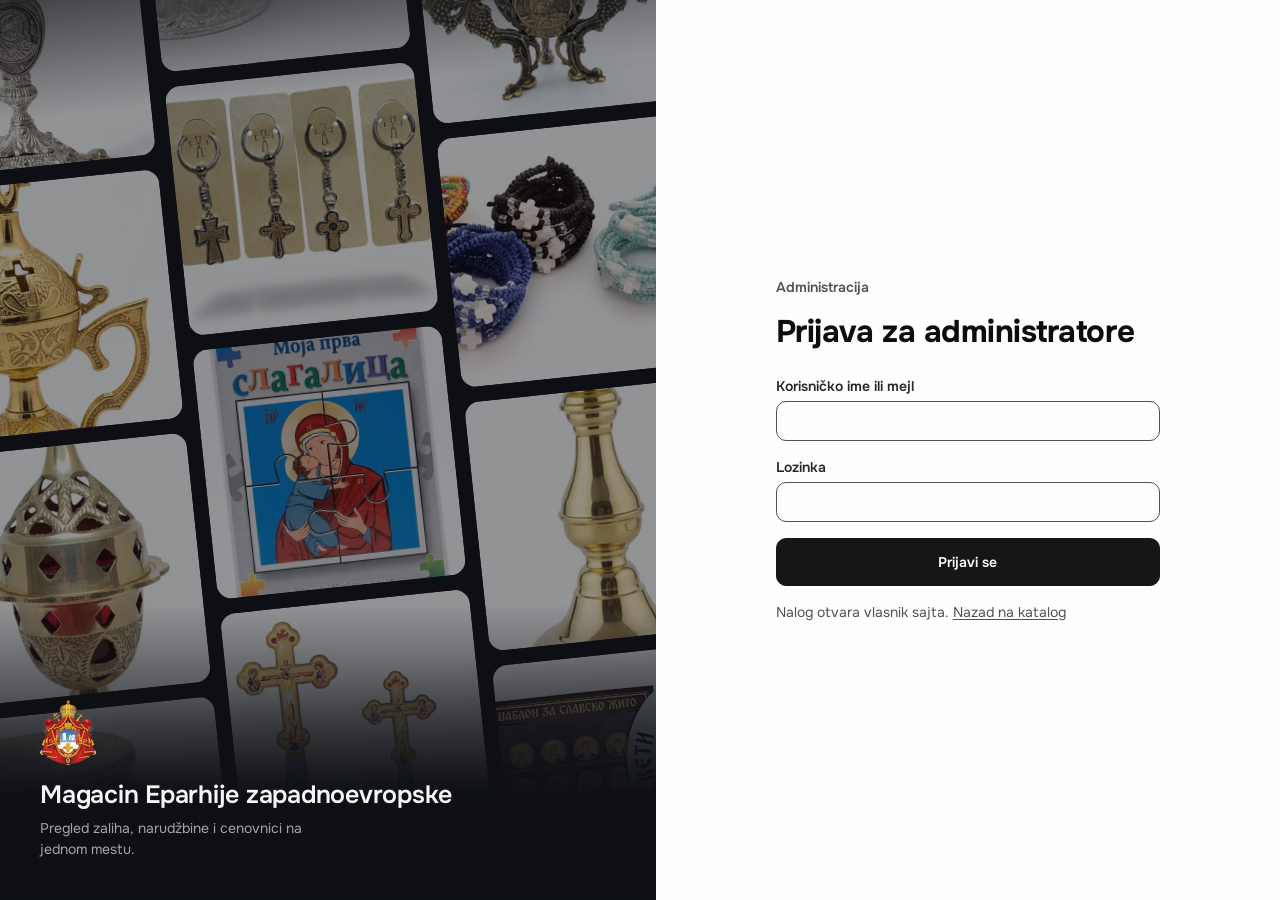
==== commit 3440b865: "Završetak porudžbine: faktura iz Erplaina, kod za praćenje i poruka članu; potvrda porudžbine umesto" ====
--- a/docs/admin/index.html
+++ b/docs/admin/index.html
@@ -241,6 +241,6 @@
   <noscript><p class="boot">Administracija radi samo sa uključenim JavaScriptom.</p></noscript>
 
   <script type="application/json" id="admin-config">{"url":"https://ivzzhtaksdwbhhioilsn.supabase.co","key":"sb_publishable_rxpulg5CJqz_TpV1brvBCQ_C2ioyLyW","userDomain":"magacin.example.com"}</script>
-  <script type="module" src="../assets/js/admin.js?v=64c2840099"></script>
+  <script type="module" src="../assets/js/admin.js?v=5a8c3dbe0f"></script>
 </body>
 </html>
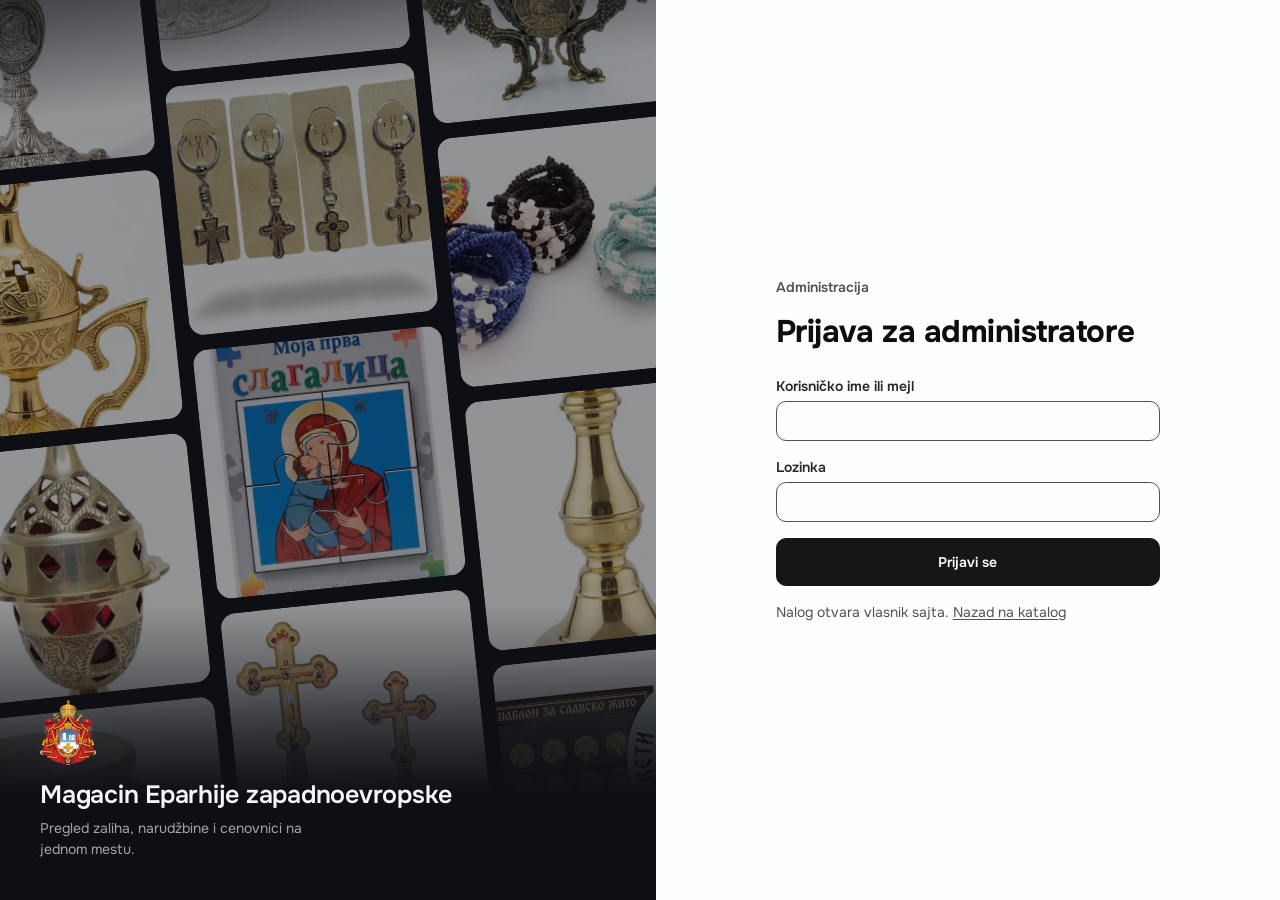
==== commit f69c7ae2: "Admin: tab Poruke za uređivanje teksta automatske poruke o završenoj porudžbini (FR/EN/SR) Tabela me" ====
--- a/docs/admin/index.html
+++ b/docs/admin/index.html
@@ -9,7 +9,7 @@
   <link rel="icon" href="../favicon.png" type="image/png">
   <link rel="preload" href="../assets/fonts/onest-latin-400-normal.woff2" as="font" type="font/woff2" crossorigin>
   <script>try { var th = localStorage.getItem('ek-theme'); if (th === 'dark' || th === 'light') document.documentElement.dataset.theme = th; } catch (e) {}</script>
-  <link rel="stylesheet" href="../assets/css/admin.css?v=926facb26e">
+  <link rel="stylesheet" href="../assets/css/admin.css?v=909503ecae">
 </head>
 <body class="adm">
   <a class="skip" href="#main">Preskoči na sadržaj</a>
@@ -55,6 +55,7 @@
         <p class="tabs__group">Podešavanja</p>
         <a href="#svestenstvo" data-tab="svestenstvo"><svg class="tabs__ic" width="18" height="18" viewBox="0 0 20 20" aria-hidden="true" fill="none" stroke="currentColor" stroke-width="1.6" stroke-linecap="round" stroke-linejoin="round"><circle cx="7.5" cy="7" r="2.8"/><path d="M2.5 16c.5-2.8 2.5-4.2 5-4.2s4.5 1.4 5 4.2"/><path d="M13 4.4a2.8 2.8 0 0 1 0 5.2M14.5 12c1.6.5 2.7 1.8 3 4"/></svg><span>Kontakti</span></a>
         <a href="#kategorije" data-tab="kategorije"><svg class="tabs__ic" width="18" height="18" viewBox="0 0 20 20" aria-hidden="true" fill="none" stroke="currentColor" stroke-width="1.6" stroke-linecap="round" stroke-linejoin="round"><path d="M3 5.5h14M3 10h14M3 14.5h9"/></svg><span>Kategorije</span></a>
+        <a href="#poruke" data-tab="poruke"><svg class="tabs__ic" width="18" height="18" viewBox="0 0 20 20" aria-hidden="true" fill="none" stroke="currentColor" stroke-width="1.6" stroke-linecap="round" stroke-linejoin="round"><path d="M3 5.5A1.5 1.5 0 0 1 4.5 4h11A1.5 1.5 0 0 1 17 5.5v7a1.5 1.5 0 0 1-1.5 1.5H9l-3.5 3v-3h-1A1.5 1.5 0 0 1 3 12.5v-7z"/><path d="M6.5 8h7M6.5 10.5h4"/></svg><span>Poruke</span></a>
       </nav>
       <button class="side__fold" type="button" data-fold aria-pressed="false" title="Skupi meni"><svg class="tabs__ic" width="18" height="18" viewBox="0 0 20 20" aria-hidden="true" fill="none" stroke="currentColor" stroke-width="1.6" stroke-linecap="round" stroke-linejoin="round"><path d="M12 5l-5 5 5 5"/><path d="M16 5l-5 5 5 5" opacity=".45"/></svg><span>Skupi meni</span></button>
     </aside>
@@ -213,6 +214,13 @@
         <div class="region" data-region="invoices"></div>
       </section>
 
+      <section class="screen" data-screen="poruke" aria-labelledby="h-poruke" hidden>
+        <div class="screen__head">
+          <div><h1 id="h-poruke">Poruke</h1><p class="screen__sub">Tekst automatske poruke članu kada je porudžbina završena i poslata</p></div>
+        </div>
+        <div class="region" data-region="messages"></div>
+      </section>
+
       <section class="screen" data-screen="statistika" aria-labelledby="h-statistika" hidden>
         <div class="screen__head">
           <h1 id="h-statistika">Statistika</h1>
@@ -241,6 +249,6 @@
   <noscript><p class="boot">Administracija radi samo sa uključenim JavaScriptom.</p></noscript>
 
   <script type="application/json" id="admin-config">{"url":"https://ivzzhtaksdwbhhioilsn.supabase.co","key":"sb_publishable_rxpulg5CJqz_TpV1brvBCQ_C2ioyLyW","userDomain":"magacin.example.com"}</script>
-  <script type="module" src="../assets/js/admin.js?v=5a8c3dbe0f"></script>
+  <script type="module" src="../assets/js/admin.js?v=7648825353"></script>
 </body>
 </html>
--- a/docs/assets/css/admin.css
+++ b/docs/assets/css/admin.css
@@ -725,3 +725,14 @@
 .facts.facts--row dd { font-size: var(--t-lg, 1.25rem); font-weight: 600; font-variant-numeric: tabular-nums; }
 
 .more { margin: var(--space-sm) 0 0; }
+
+/* ---------- Poruke: the text of the automatic messages ---------- */
+.msgs { display: grid; gap: var(--space-lg); max-width: 46rem; }
+.msgs__help { margin: 0; color: var(--color-ink-2); font-size: var(--t-sm); line-height: 1.55; }
+.msgs__help code, .msg__prev code { padding: 0 .3em; border-radius: 4px; background: var(--color-paper-2, rgba(0, 0, 0, .06)); }
+.msg { display: grid; gap: var(--space-md); padding: var(--space-lg); border: var(--rule-hair) solid var(--color-rule); border-radius: 14px; background: var(--color-paper); }
+.msg__title { margin: 0; font-size: var(--t-md, 1.05rem); }
+.msg textarea.input { min-height: 14rem; line-height: 1.5; resize: vertical; }
+.msg__prev summary { cursor: pointer; color: var(--color-ink-2); font-size: var(--t-sm); }
+.msg__pre { margin: var(--space-sm) 0 0; padding: var(--space-md); border-radius: 10px; background: var(--color-paper-2, rgba(0, 0, 0, .04)); white-space: pre-wrap; overflow-wrap: anywhere; font: inherit; font-size: var(--t-sm); line-height: 1.5; }
+.msg__act { display: flex; flex-wrap: wrap; gap: var(--space-sm); }
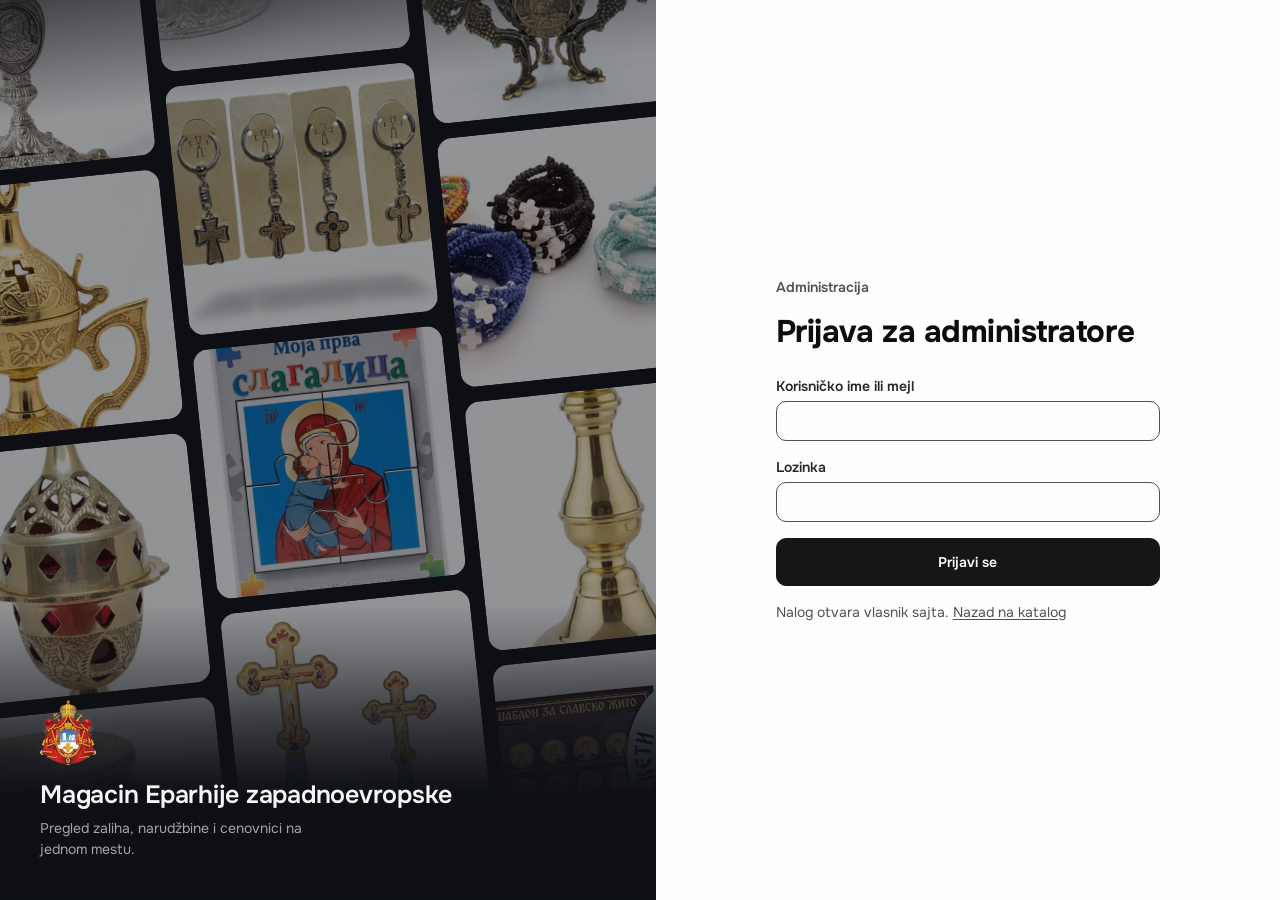
==== commit f4abac00: "PDF cenovnik u poseban tab; korpa u dva koraka: lista + 'Continuer', pa pregled sa podacima i slanje" ====
--- a/docs/admin/index.html
+++ b/docs/admin/index.html
@@ -9,7 +9,7 @@
   <link rel="icon" href="../favicon.png" type="image/png">
   <link rel="preload" href="../assets/fonts/onest-latin-400-normal.woff2" as="font" type="font/woff2" crossorigin>
   <script>try { var th = localStorage.getItem('ek-theme'); if (th === 'dark' || th === 'light') document.documentElement.dataset.theme = th; } catch (e) {}</script>
-  <link rel="stylesheet" href="../assets/css/admin.css?v=909503ecae">
+  <link rel="stylesheet" href="../assets/css/admin.css?v=9fc50e7b1c">
 </head>
 <body class="adm">
   <a class="skip" href="#main">Preskoči na sadržaj</a>
@@ -52,6 +52,7 @@
         <a href="#artikli" data-tab="artikli"><svg class="tabs__ic" width="18" height="18" viewBox="0 0 20 20" aria-hidden="true" fill="none" stroke="currentColor" stroke-width="1.6" stroke-linecap="round" stroke-linejoin="round"><path d="M10 2.8 16.5 6v8L10 17.2 3.5 14V6z"/><path d="M3.8 6.1 10 9.3l6.2-3.2M10 9.3v7.8"/></svg><span>Artikli</span></a>
         <a href="#zalihe" data-tab="zalihe"><svg class="tabs__ic" width="18" height="18" viewBox="0 0 20 20" aria-hidden="true" fill="none" stroke="currentColor" stroke-width="1.6" stroke-linecap="round" stroke-linejoin="round"><path d="M3.5 8.5L10 4.5l6.5 4v7.5h-13z"/><path d="M7.5 16v-4h5v4"/></svg><span>Zalihe</span></a>
         <a href="#statistika" data-tab="statistika"><svg class="tabs__ic" width="18" height="18" viewBox="0 0 20 20" aria-hidden="true" fill="none" stroke="currentColor" stroke-width="1.6" stroke-linecap="round" stroke-linejoin="round"><path d="M4 16V9M10 16V4M16 16v-5"/></svg><span>Statistika</span></a>
+        <a href="#cenovnik" data-tab="cenovnik"><svg class="tabs__ic" width="18" height="18" viewBox="0 0 20 20" aria-hidden="true" fill="none" stroke="currentColor" stroke-width="1.6" stroke-linecap="round" stroke-linejoin="round"><path d="M5 2.5h6.5L15 6v11.5H5z"/><path d="M11.5 2.5V6H15M7.5 10h5M7.5 13h5"/></svg><span>Cenovnik</span></a>
         <p class="tabs__group">Podešavanja</p>
         <a href="#svestenstvo" data-tab="svestenstvo"><svg class="tabs__ic" width="18" height="18" viewBox="0 0 20 20" aria-hidden="true" fill="none" stroke="currentColor" stroke-width="1.6" stroke-linecap="round" stroke-linejoin="round"><circle cx="7.5" cy="7" r="2.8"/><path d="M2.5 16c.5-2.8 2.5-4.2 5-4.2s4.5 1.4 5 4.2"/><path d="M13 4.4a2.8 2.8 0 0 1 0 5.2M14.5 12c1.6.5 2.7 1.8 3 4"/></svg><span>Kontakti</span></a>
         <a href="#kategorije" data-tab="kategorije"><svg class="tabs__ic" width="18" height="18" viewBox="0 0 20 20" aria-hidden="true" fill="none" stroke="currentColor" stroke-width="1.6" stroke-linecap="round" stroke-linejoin="round"><path d="M3 5.5h14M3 10h14M3 14.5h9"/></svg><span>Kategorije</span></a>
@@ -92,6 +93,130 @@
         <div class="screen__head">
           <div><h1 id="h-pregled">Pregled</h1><p class="screen__sub" data-today></p></div>
         </div>
+        <div class="region ov" data-region="overview"></div>
+      </section>
+
+      <section class="screen" data-screen="upiti" aria-labelledby="h-upiti" hidden>
+        <div class="screen__head">
+          <div><h1 id="h-upiti">Upiti za cene</h1><p class="screen__sub">Posetioci bez naloga šalju listu; vi im šaljete ponudu sa cenama.</p></div>
+        </div>
+        <div class="toolbar">
+          <div class="field"><span class="field__label" id="s-l">Status</span><div class="seg" role="group" aria-labelledby="s-l" data-s>
+          <button type="button" data-v="new" aria-pressed="false">Novi <span class="seg__n" data-n="new"></span></button>
+          <button type="button" data-v="sent" aria-pressed="false">Ponuda poslata <span class="seg__n" data-n="sent"></span></button>
+          <button type="button" data-v="ordered" aria-pressed="false">Poručeno <span class="seg__n" data-n="ordered"></span></button>
+          <button type="button" data-v="closed" aria-pressed="false">Zatvoreni <span class="seg__n" data-n="closed"></span></button>
+          <button type="button" data-v="all" aria-pressed="false">Svi <span class="seg__n" data-n="all"></span></button>
+        </div></div>
+        </div>
+        <div class="region" data-region="inquiries"></div>
+      </section>
+
+      <section class="screen" data-screen="artikli" aria-labelledby="h-artikli" hidden>
+        <div class="screen__head">
+          <h1 id="h-artikli">Artikli i stanje</h1>
+          <div class="screen__actions"><button class="btn" type="button" data-pdf-refresh>Osveži PDF cenovnik</button><button class="btn" type="button" data-csv="products">Izvezi u Excel (CSV)</button><button class="btn btn--primary" type="button" data-new="product">Novi artikal</button></div>
+        </div>
+        <div class="toolbar" role="search">
+          <div class="field field--grow"><label for="q-artikli">Pretraga</label><input class="input" id="q-artikli" type="search" name="q" autocomplete="off" spellcheck="false" placeholder="P011, кадионица" data-q></div>
+          <div class="field"><label for="k-artikli">Kategorija</label><span class="select"><select class="input" id="k-artikli" name="k" data-k><option value="">Sve kategorije</option></select></span></div>
+          <div class="field"><span class="field__label" id="f-l">Prikaz</span><div class="seg" role="group" aria-labelledby="f-l" data-f>
+          <button type="button" data-v="" aria-pressed="false">Svi <span class="seg__n" data-n=""></span></button>
+          <button type="button" data-v="out" aria-pressed="false">Nema na stanju <span class="seg__n" data-n="out"></span></button>
+          <button type="button" data-v="low" aria-pressed="false">Za naručivanje <span class="seg__n" data-n="low"></span></button>
+          <button type="button" data-v="draft" aria-pressed="false">Nacrti <span class="seg__n" data-n="draft"></span></button>
+          <button type="button" data-v="hidden" aria-pressed="false">Sakriveni <span class="seg__n" data-n="hidden"></span></button>
+        </div></div>
+        </div>
+        <div class="region" data-region="products"></div>
+      </section>
+
+      <section class="screen" data-screen="zalihe" aria-labelledby="h-zalihe" hidden>
+        <div class="screen__head">
+          <h1 id="h-zalihe">Zalihe</h1>
+          <div class="screen__actions"><button class="btn" type="button" data-move="receipt">Prijem robe</button><button class="btn" type="button" data-move="issue">Izdavanje robe</button><button class="btn btn--primary" type="button" data-move="correction">Ručna korekcija</button></div>
+        </div>
+        <div class="toolbar" role="search">
+          <div class="field field--grow"><label for="q-zalihe">Pretraga</label><input class="input" id="q-zalihe" type="search" name="q" autocomplete="off" spellcheck="false" placeholder="P011, kadionica" data-q></div>
+          <div class="field"><span class="field__label" id="z-l">Prikaz</span><div class="seg" role="group" aria-labelledby="z-l" data-z>
+          <button type="button" data-v="" aria-pressed="false">Trenutno stanje</button>
+          <button type="button" data-v="istorija" aria-pressed="false">Istorija promena</button>
+        </div></div>
+        </div>
+        <div class="region" data-region="zalihe"></div>
+      </section>
+
+      <section class="screen" data-screen="kategorije" aria-labelledby="h-kategorije" hidden>
+        <div class="screen__head">
+          <h1 id="h-kategorije">Kategorije</h1>
+          <button class="btn btn--primary" type="button" data-new="cat">Nova kategorija</button>
+        </div>
+        <div class="region" data-region="cats"></div>
+      </section>
+
+      <section class="screen" data-screen="svestenstvo" aria-labelledby="h-svestenstvo" hidden>
+        <div class="screen__head">
+          <div><h1 id="h-svestenstvo">Kontakti</h1><p class="screen__sub" data-priest-count></p></div>
+          <button class="btn btn--primary" type="button" data-new="priest">Dodaj kontakt</button>
+        </div>
+        <div class="toolbar" role="search">
+          <div class="field field--grow"><label for="q-svestenstvo">Pretraga</label><input class="input" id="q-svestenstvo" type="search" name="q" autocomplete="off" spellcheck="false" placeholder="ime, parohija ili mejl" data-q></div>
+        </div>
+        <div class="region" data-region="priests"></div>
+      </section>
+
+      <section class="screen" data-screen="porudzbine" aria-labelledby="h-porudzbine" hidden>
+        <div class="screen__head">
+          <h1 id="h-porudzbine">Porudžbine</h1>
+          <button class="btn" type="button" data-csv="orders">Izvezi u Excel (CSV)</button>
+        </div>
+        <div class="toolbar">
+          <div class="field"><span class="field__label" id="s-l">Status</span><div class="seg" role="group" aria-labelledby="s-l" data-s>
+          <button type="button" data-v="new" aria-pressed="false">Nove <span class="seg__n" data-n="new"></span></button>
+          <button type="button" data-v="processing" aria-pressed="false">U obradi <span class="seg__n" data-n="processing"></span></button>
+          <button type="button" data-v="ready" aria-pressed="false">Spremne <span class="seg__n" data-n="ready"></span></button>
+          <button type="button" data-v="done" aria-pressed="false">Izvršene <span class="seg__n" data-n="done"></span></button>
+          <button type="button" data-v="cancelled" aria-pressed="false">Otkazane <span class="seg__n" data-n="cancelled"></span></button>
+          <button type="button" data-v="all" aria-pressed="false">Sve <span class="seg__n" data-n="all"></span></button>
+        </div></div>
+          <div class="field"><label for="od-porudzbine">Od datuma</label><input class="input" id="od-porudzbine" name="od" type="date" data-prm></div>
+          <div class="field"><label for="do-porudzbine">Do datuma</label><input class="input" id="do-porudzbine" name="do" type="date" data-prm></div>
+          <div class="field"><label for="o-porudzbine">Redosled</label><span class="select"><select class="input" id="o-porudzbine" name="o" data-prm><option value="">Najnovije prvo</option><option value="old">Najstarije prvo</option><option value="az">Po imenu A–Š</option><option value="za">Po imenu Š–A</option><option value="sum">Po iznosu, najveći prvi</option></select></span></div>
+        </div>
+        <div class="region" data-region="orders"></div>
+      </section>
+
+      <section class="screen" data-screen="fakture" aria-labelledby="h-fakture" hidden>
+        <div class="screen__head">
+          <div><h1 id="h-fakture">Fakture</h1><p class="screen__sub" data-invoice-count></p></div>
+        </div>
+        <div class="toolbar" role="search">
+          <div class="field field--grow"><label for="q-fakture">Pretraga</label><input class="input" id="q-fakture" type="search" name="q" autocomplete="off" spellcheck="false" placeholder="broj fakture, parohija ili mejl" data-q></div>
+          <div class="field"><span class="field__label" id="y-l">Godina</span><div class="seg" role="group" aria-labelledby="y-l" data-y></div></div>
+          <div class="field"><span class="field__label" id="f-l">Status</span><div class="seg" role="group" aria-labelledby="f-l" data-f>
+          <button type="button" data-v="" aria-pressed="false">Sve</button>
+          <button type="button" data-v="paid" aria-pressed="false">Plaćene</button>
+          <button type="button" data-v="unpaid" aria-pressed="false">Neplaćene</button>
+          <button type="button" data-v="cancelled" aria-pressed="false">Otkazane</button>
+        </div></div>
+          <div class="field"><label for="od-fakture">Od datuma</label><input class="input" id="od-fakture" name="od" type="date" data-prm></div>
+          <div class="field"><label for="do-fakture">Do datuma</label><input class="input" id="do-fakture" name="do" type="date" data-prm></div>
+          <div class="field"><label for="o-fakture">Redosled</label><span class="select"><select class="input" id="o-fakture" name="o" data-prm><option value="">Po broju, najnovija prva</option><option value="no">Po broju, od prve</option><option value="old">Po datumu, najstarija prva</option><option value="new">Po datumu, najnovija prva</option><option value="az">Po imenu A–Š</option><option value="za">Po imenu Š–A</option><option value="sum">Po iznosu, najveći prvi</option></select></span></div>
+        </div>
+        <div class="region" data-region="invoices"></div>
+      </section>
+
+      <section class="screen" data-screen="poruke" aria-labelledby="h-poruke" hidden>
+        <div class="screen__head">
+          <div><h1 id="h-poruke">Poruke</h1><p class="screen__sub">Tekst automatske poruke članu kada je porudžbina završena i poslata</p></div>
+        </div>
+        <div class="region" data-region="messages"></div>
+      </section>
+
+      <section class="screen" data-screen="cenovnik" aria-labelledby="h-cenovnik" hidden>
+        <div class="screen__head">
+          <div><h1 id="h-cenovnik">PDF cenovnik</h1><p class="screen__sub">Fajl koji članovi preuzimaju sa sajta</p></div>
+        </div>
         <section class="panel pdfcard" aria-labelledby="h-pdf">
           <div class="panel__head"><h2 id="h-pdf">PDF cenovnik za članove</h2><p class="panel__sub">Svi artikli sa slikama i cenama, na srpskom, francuskom i engleskom, u jednom fajlu. Članovi ga preuzimaju sa sajta, posetioci bez prijave ga ne vide.</p></div>
           <p class="pdfcard__state" data-pdf-state aria-live="polite">Proveravam…</p>
@@ -101,124 +226,6 @@
           </div>
           <p class="pdfcard__help">PDF se osvežava sam jednom dnevno, čim otvorite administraciju, i pravi se u dve verzije: sa cenama i bez cena. Dugme ga osvežava odmah, na primer posle unosa novih artikala. Dok traje, ostavite stranicu otvorenom.</p>
         </section>
-        <div class="region ov" data-region="overview"></div>
-      </section>
-
-      <section class="screen" data-screen="upiti" aria-labelledby="h-upiti" hidden>
-        <div class="screen__head">
-          <div><h1 id="h-upiti">Upiti za cene</h1><p class="screen__sub">Posetioci bez naloga šalju listu; vi im šaljete ponudu sa cenama.</p></div>
-        </div>
-        <div class="toolbar">
-          <div class="field"><span class="field__label" id="s-l">Status</span><div class="seg" role="group" aria-labelledby="s-l" data-s>
-          <button type="button" data-v="new" aria-pressed="false">Novi <span class="seg__n" data-n="new"></span></button>
-          <button type="button" data-v="sent" aria-pressed="false">Ponuda poslata <span class="seg__n" data-n="sent"></span></button>
-          <button type="button" data-v="ordered" aria-pressed="false">Poručeno <span class="seg__n" data-n="ordered"></span></button>
-          <button type="button" data-v="closed" aria-pressed="false">Zatvoreni <span class="seg__n" data-n="closed"></span></button>
-          <button type="button" data-v="all" aria-pressed="false">Svi <span class="seg__n" data-n="all"></span></button>
-        </div></div>
-        </div>
-        <div class="region" data-region="inquiries"></div>
-      </section>
-
-      <section class="screen" data-screen="artikli" aria-labelledby="h-artikli" hidden>
-        <div class="screen__head">
-          <h1 id="h-artikli">Artikli i stanje</h1>
-          <div class="screen__actions"><button class="btn" type="button" data-pdf-refresh>Osveži PDF cenovnik</button><button class="btn" type="button" data-csv="products">Izvezi u Excel (CSV)</button><button class="btn btn--primary" type="button" data-new="product">Novi artikal</button></div>
-        </div>
-        <div class="toolbar" role="search">
-          <div class="field field--grow"><label for="q-artikli">Pretraga</label><input class="input" id="q-artikli" type="search" name="q" autocomplete="off" spellcheck="false" placeholder="P011, кадионица" data-q></div>
-          <div class="field"><label for="k-artikli">Kategorija</label><span class="select"><select class="input" id="k-artikli" name="k" data-k><option value="">Sve kategorije</option></select></span></div>
-          <div class="field"><span class="field__label" id="f-l">Prikaz</span><div class="seg" role="group" aria-labelledby="f-l" data-f>
-          <button type="button" data-v="" aria-pressed="false">Svi <span class="seg__n" data-n=""></span></button>
-          <button type="button" data-v="out" aria-pressed="false">Nema na stanju <span class="seg__n" data-n="out"></span></button>
-          <button type="button" data-v="low" aria-pressed="false">Za naručivanje <span class="seg__n" data-n="low"></span></button>
-          <button type="button" data-v="draft" aria-pressed="false">Nacrti <span class="seg__n" data-n="draft"></span></button>
-          <button type="button" data-v="hidden" aria-pressed="false">Sakriveni <span class="seg__n" data-n="hidden"></span></button>
-        </div></div>
-        </div>
-        <div class="region" data-region="products"></div>
-      </section>
-
-      <section class="screen" data-screen="zalihe" aria-labelledby="h-zalihe" hidden>
-        <div class="screen__head">
-          <h1 id="h-zalihe">Zalihe</h1>
-          <div class="screen__actions"><button class="btn" type="button" data-move="receipt">Prijem robe</button><button class="btn" type="button" data-move="issue">Izdavanje robe</button><button class="btn btn--primary" type="button" data-move="correction">Ručna korekcija</button></div>
-        </div>
-        <div class="toolbar" role="search">
-          <div class="field field--grow"><label for="q-zalihe">Pretraga</label><input class="input" id="q-zalihe" type="search" name="q" autocomplete="off" spellcheck="false" placeholder="P011, kadionica" data-q></div>
-          <div class="field"><span class="field__label" id="z-l">Prikaz</span><div class="seg" role="group" aria-labelledby="z-l" data-z>
-          <button type="button" data-v="" aria-pressed="false">Trenutno stanje</button>
-          <button type="button" data-v="istorija" aria-pressed="false">Istorija promena</button>
-        </div></div>
-        </div>
-        <div class="region" data-region="zalihe"></div>
-      </section>
-
-      <section class="screen" data-screen="kategorije" aria-labelledby="h-kategorije" hidden>
-        <div class="screen__head">
-          <h1 id="h-kategorije">Kategorije</h1>
-          <button class="btn btn--primary" type="button" data-new="cat">Nova kategorija</button>
-        </div>
-        <div class="region" data-region="cats"></div>
-      </section>
-
-      <section class="screen" data-screen="svestenstvo" aria-labelledby="h-svestenstvo" hidden>
-        <div class="screen__head">
-          <div><h1 id="h-svestenstvo">Kontakti</h1><p class="screen__sub" data-priest-count></p></div>
-          <button class="btn btn--primary" type="button" data-new="priest">Dodaj kontakt</button>
-        </div>
-        <div class="toolbar" role="search">
-          <div class="field field--grow"><label for="q-svestenstvo">Pretraga</label><input class="input" id="q-svestenstvo" type="search" name="q" autocomplete="off" spellcheck="false" placeholder="ime, parohija ili mejl" data-q></div>
-        </div>
-        <div class="region" data-region="priests"></div>
-      </section>
-
-      <section class="screen" data-screen="porudzbine" aria-labelledby="h-porudzbine" hidden>
-        <div class="screen__head">
-          <h1 id="h-porudzbine">Porudžbine</h1>
-          <button class="btn" type="button" data-csv="orders">Izvezi u Excel (CSV)</button>
-        </div>
-        <div class="toolbar">
-          <div class="field"><span class="field__label" id="s-l">Status</span><div class="seg" role="group" aria-labelledby="s-l" data-s>
-          <button type="button" data-v="new" aria-pressed="false">Nove <span class="seg__n" data-n="new"></span></button>
-          <button type="button" data-v="processing" aria-pressed="false">U obradi <span class="seg__n" data-n="processing"></span></button>
-          <button type="button" data-v="ready" aria-pressed="false">Spremne <span class="seg__n" data-n="ready"></span></button>
-          <button type="button" data-v="done" aria-pressed="false">Izvršene <span class="seg__n" data-n="done"></span></button>
-          <button type="button" data-v="cancelled" aria-pressed="false">Otkazane <span class="seg__n" data-n="cancelled"></span></button>
-          <button type="button" data-v="all" aria-pressed="false">Sve <span class="seg__n" data-n="all"></span></button>
-        </div></div>
-          <div class="field"><label for="od-porudzbine">Od datuma</label><input class="input" id="od-porudzbine" name="od" type="date" data-prm></div>
-          <div class="field"><label for="do-porudzbine">Do datuma</label><input class="input" id="do-porudzbine" name="do" type="date" data-prm></div>
-          <div class="field"><label for="o-porudzbine">Redosled</label><span class="select"><select class="input" id="o-porudzbine" name="o" data-prm><option value="">Najnovije prvo</option><option value="old">Najstarije prvo</option><option value="az">Po imenu A–Š</option><option value="za">Po imenu Š–A</option><option value="sum">Po iznosu, najveći prvi</option></select></span></div>
-        </div>
-        <div class="region" data-region="orders"></div>
-      </section>
-
-      <section class="screen" data-screen="fakture" aria-labelledby="h-fakture" hidden>
-        <div class="screen__head">
-          <div><h1 id="h-fakture">Fakture</h1><p class="screen__sub" data-invoice-count></p></div>
-        </div>
-        <div class="toolbar" role="search">
-          <div class="field field--grow"><label for="q-fakture">Pretraga</label><input class="input" id="q-fakture" type="search" name="q" autocomplete="off" spellcheck="false" placeholder="broj fakture, parohija ili mejl" data-q></div>
-          <div class="field"><span class="field__label" id="y-l">Godina</span><div class="seg" role="group" aria-labelledby="y-l" data-y></div></div>
-          <div class="field"><span class="field__label" id="f-l">Status</span><div class="seg" role="group" aria-labelledby="f-l" data-f>
-          <button type="button" data-v="" aria-pressed="false">Sve</button>
-          <button type="button" data-v="paid" aria-pressed="false">Plaćene</button>
-          <button type="button" data-v="unpaid" aria-pressed="false">Neplaćene</button>
-          <button type="button" data-v="cancelled" aria-pressed="false">Otkazane</button>
-        </div></div>
-          <div class="field"><label for="od-fakture">Od datuma</label><input class="input" id="od-fakture" name="od" type="date" data-prm></div>
-          <div class="field"><label for="do-fakture">Do datuma</label><input class="input" id="do-fakture" name="do" type="date" data-prm></div>
-          <div class="field"><label for="o-fakture">Redosled</label><span class="select"><select class="input" id="o-fakture" name="o" data-prm><option value="">Po broju, najnovija prva</option><option value="no">Po broju, od prve</option><option value="old">Po datumu, najstarija prva</option><option value="new">Po datumu, najnovija prva</option><option value="az">Po imenu A–Š</option><option value="za">Po imenu Š–A</option><option value="sum">Po iznosu, najveći prvi</option></select></span></div>
-        </div>
-        <div class="region" data-region="invoices"></div>
-      </section>
-
-      <section class="screen" data-screen="poruke" aria-labelledby="h-poruke" hidden>
-        <div class="screen__head">
-          <div><h1 id="h-poruke">Poruke</h1><p class="screen__sub">Tekst automatske poruke članu kada je porudžbina završena i poslata</p></div>
-        </div>
-        <div class="region" data-region="messages"></div>
       </section>
 
       <section class="screen" data-screen="statistika" aria-labelledby="h-statistika" hidden>
@@ -249,6 +256,6 @@
   <noscript><p class="boot">Administracija radi samo sa uključenim JavaScriptom.</p></noscript>
 
   <script type="application/json" id="admin-config">{"url":"https://ivzzhtaksdwbhhioilsn.supabase.co","key":"sb_publishable_rxpulg5CJqz_TpV1brvBCQ_C2ioyLyW","userDomain":"magacin.example.com"}</script>
-  <script type="module" src="../assets/js/admin.js?v=7648825353"></script>
+  <script type="module" src="../assets/js/admin.js?v=37993e7293"></script>
 </body>
 </html>
--- a/docs/assets/css/admin.css
+++ b/docs/assets/css/admin.css
@@ -463,7 +463,7 @@
 
 /* ---------- the look: white cards on a soft grey ground ---------- */
 .screens .panel, .pdfcard, .wait, .kpi, .region:not(.ov):not(.stats):not(:empty), .state--card { padding: var(--space-lg); border: var(--rule-hair) solid var(--color-rule); border-radius: 14px; background: var(--color-paper); box-shadow: var(--adm-shadow); }
-.screens .pdfcard { margin-top: 0; margin-bottom: var(--space-lg); }
+.screens .pdfcard { margin-top: 0; }
 .kpi { border-top-width: var(--rule-hair); }
 .ov { gap: var(--space-lg); }
 .ov__kpis { gap: var(--space-md); }
